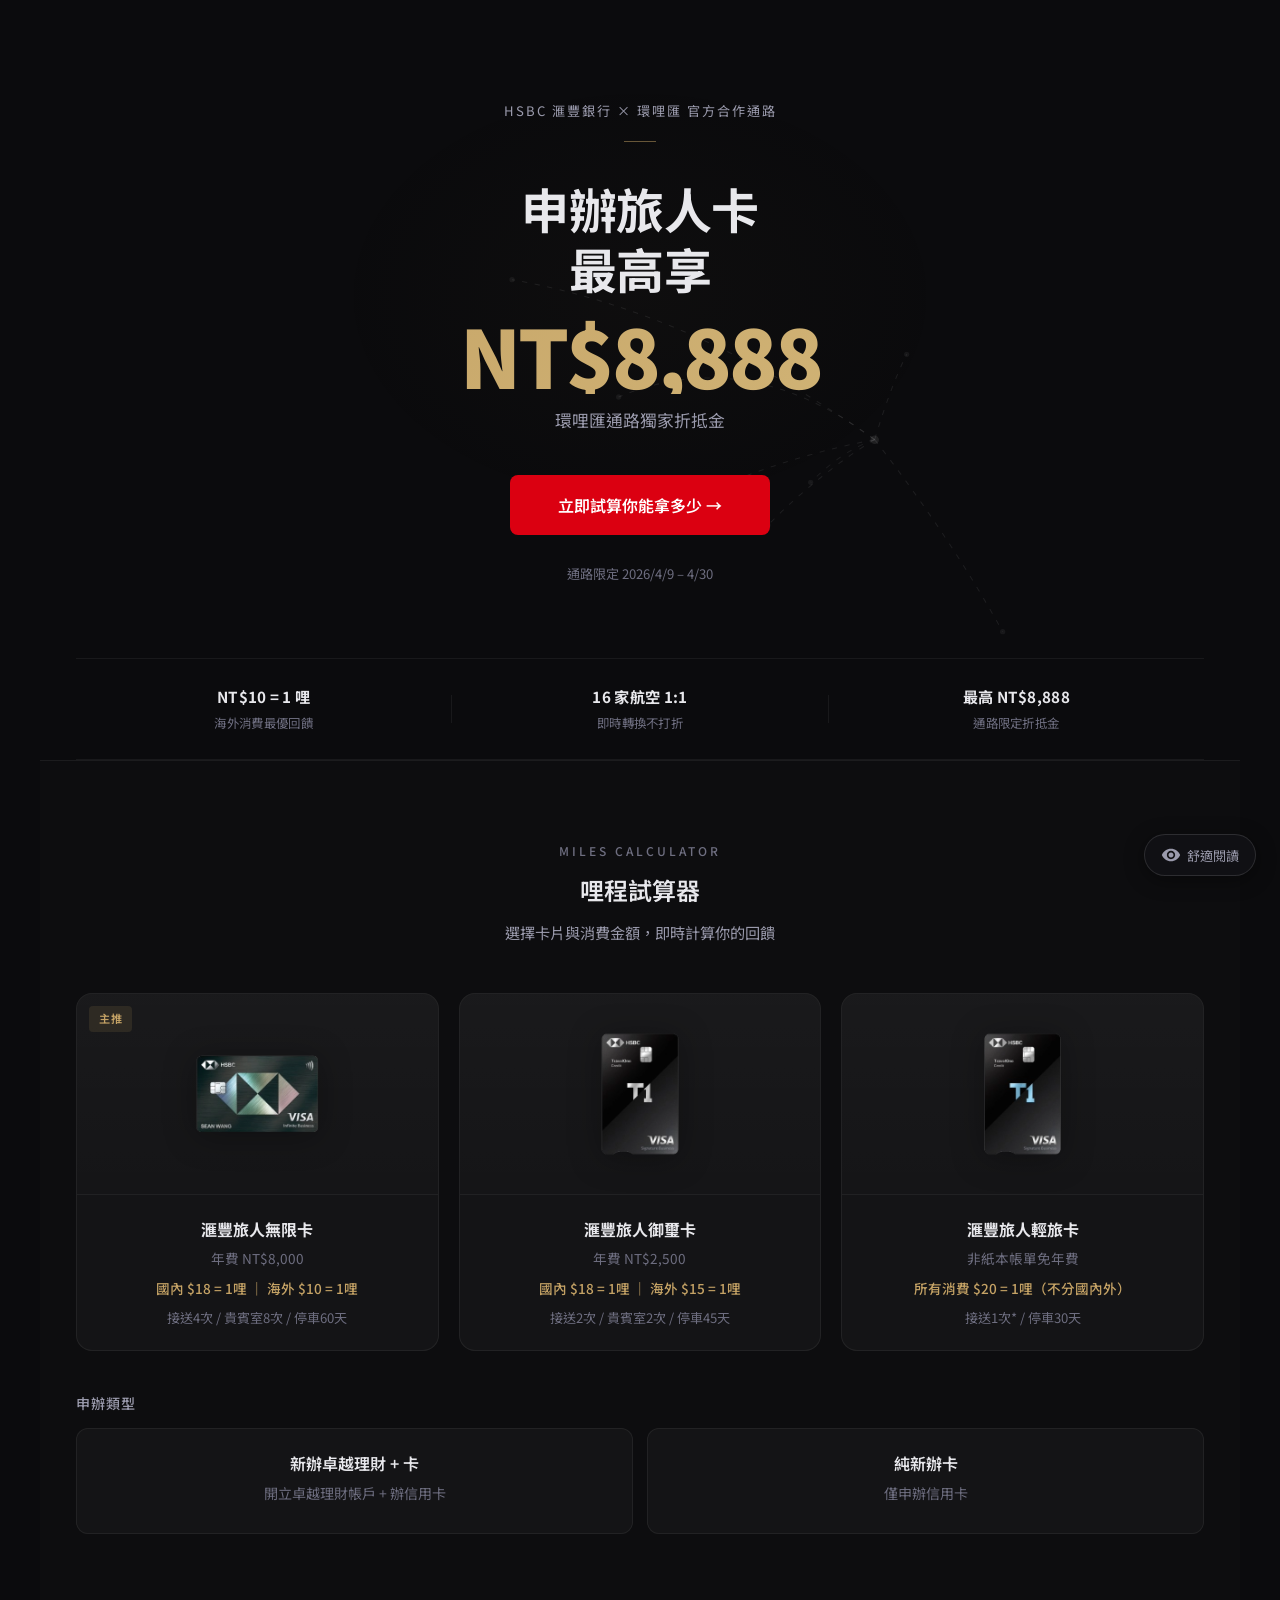
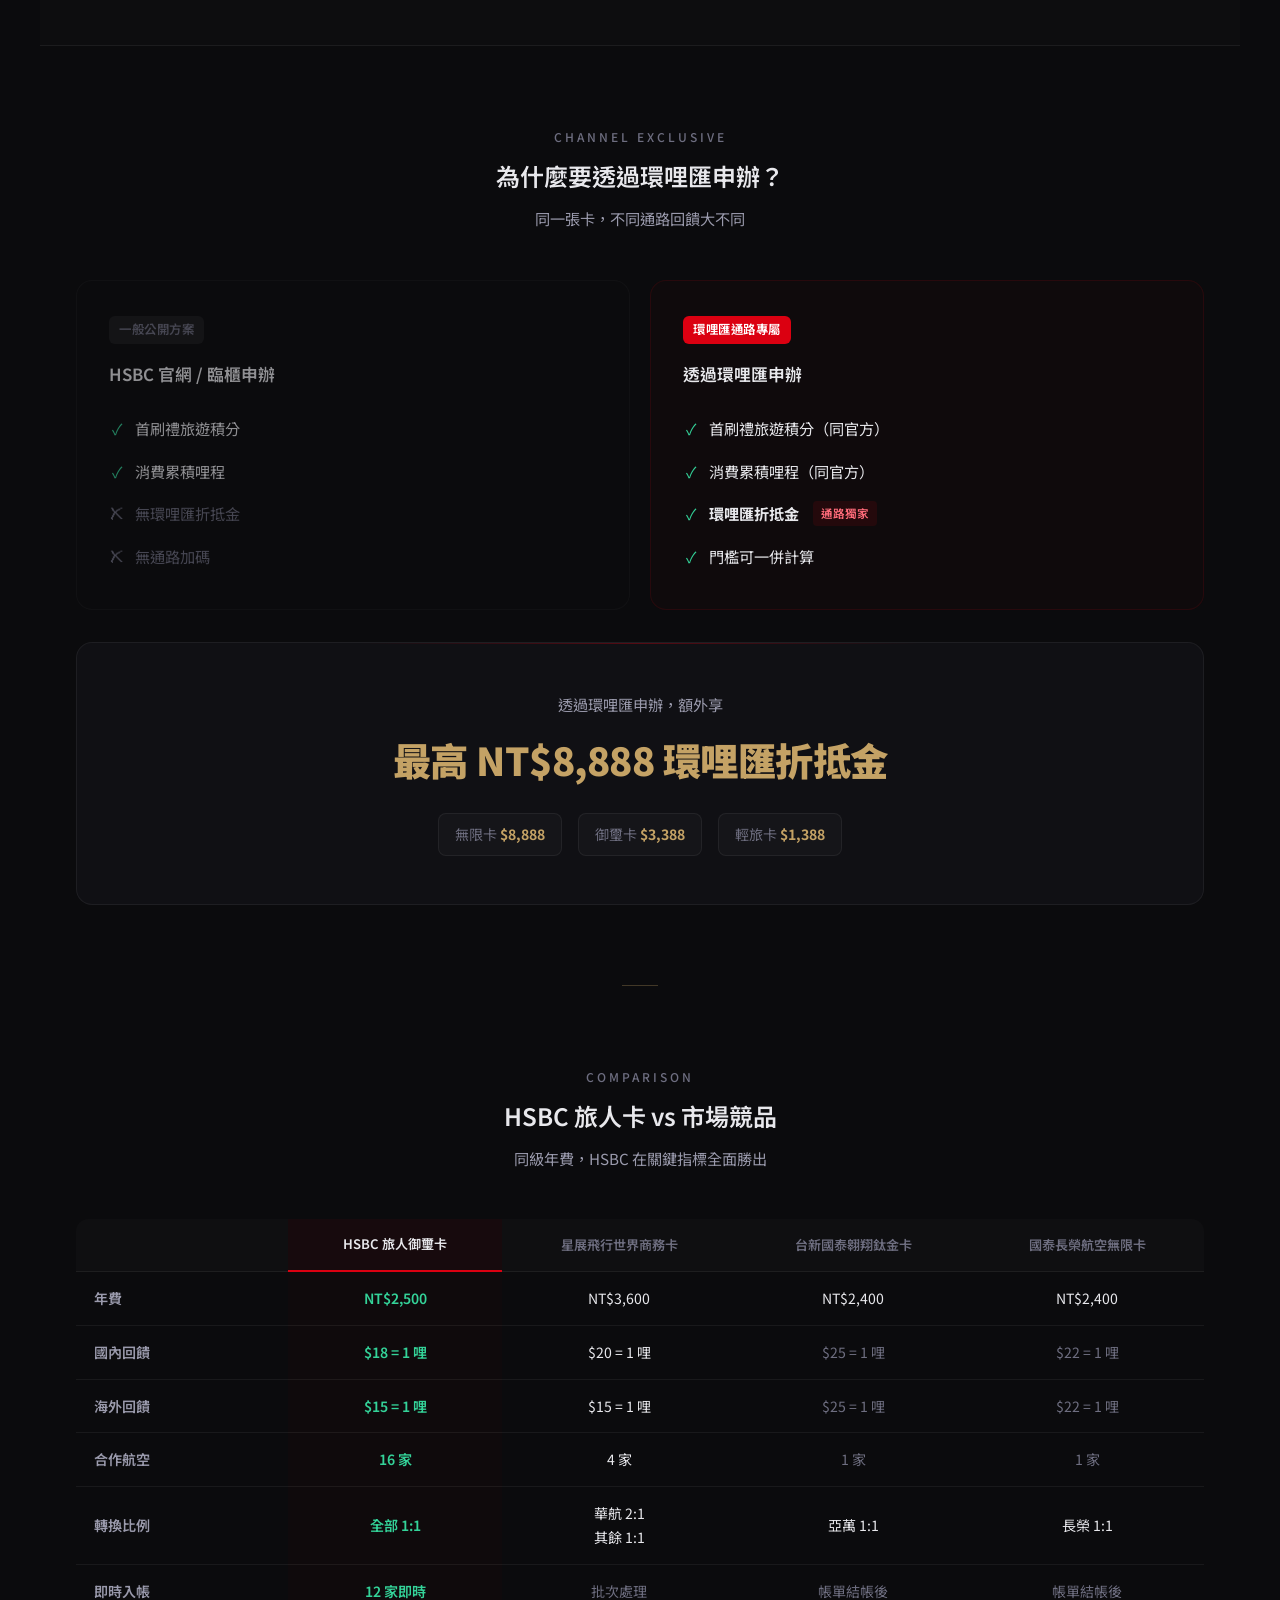
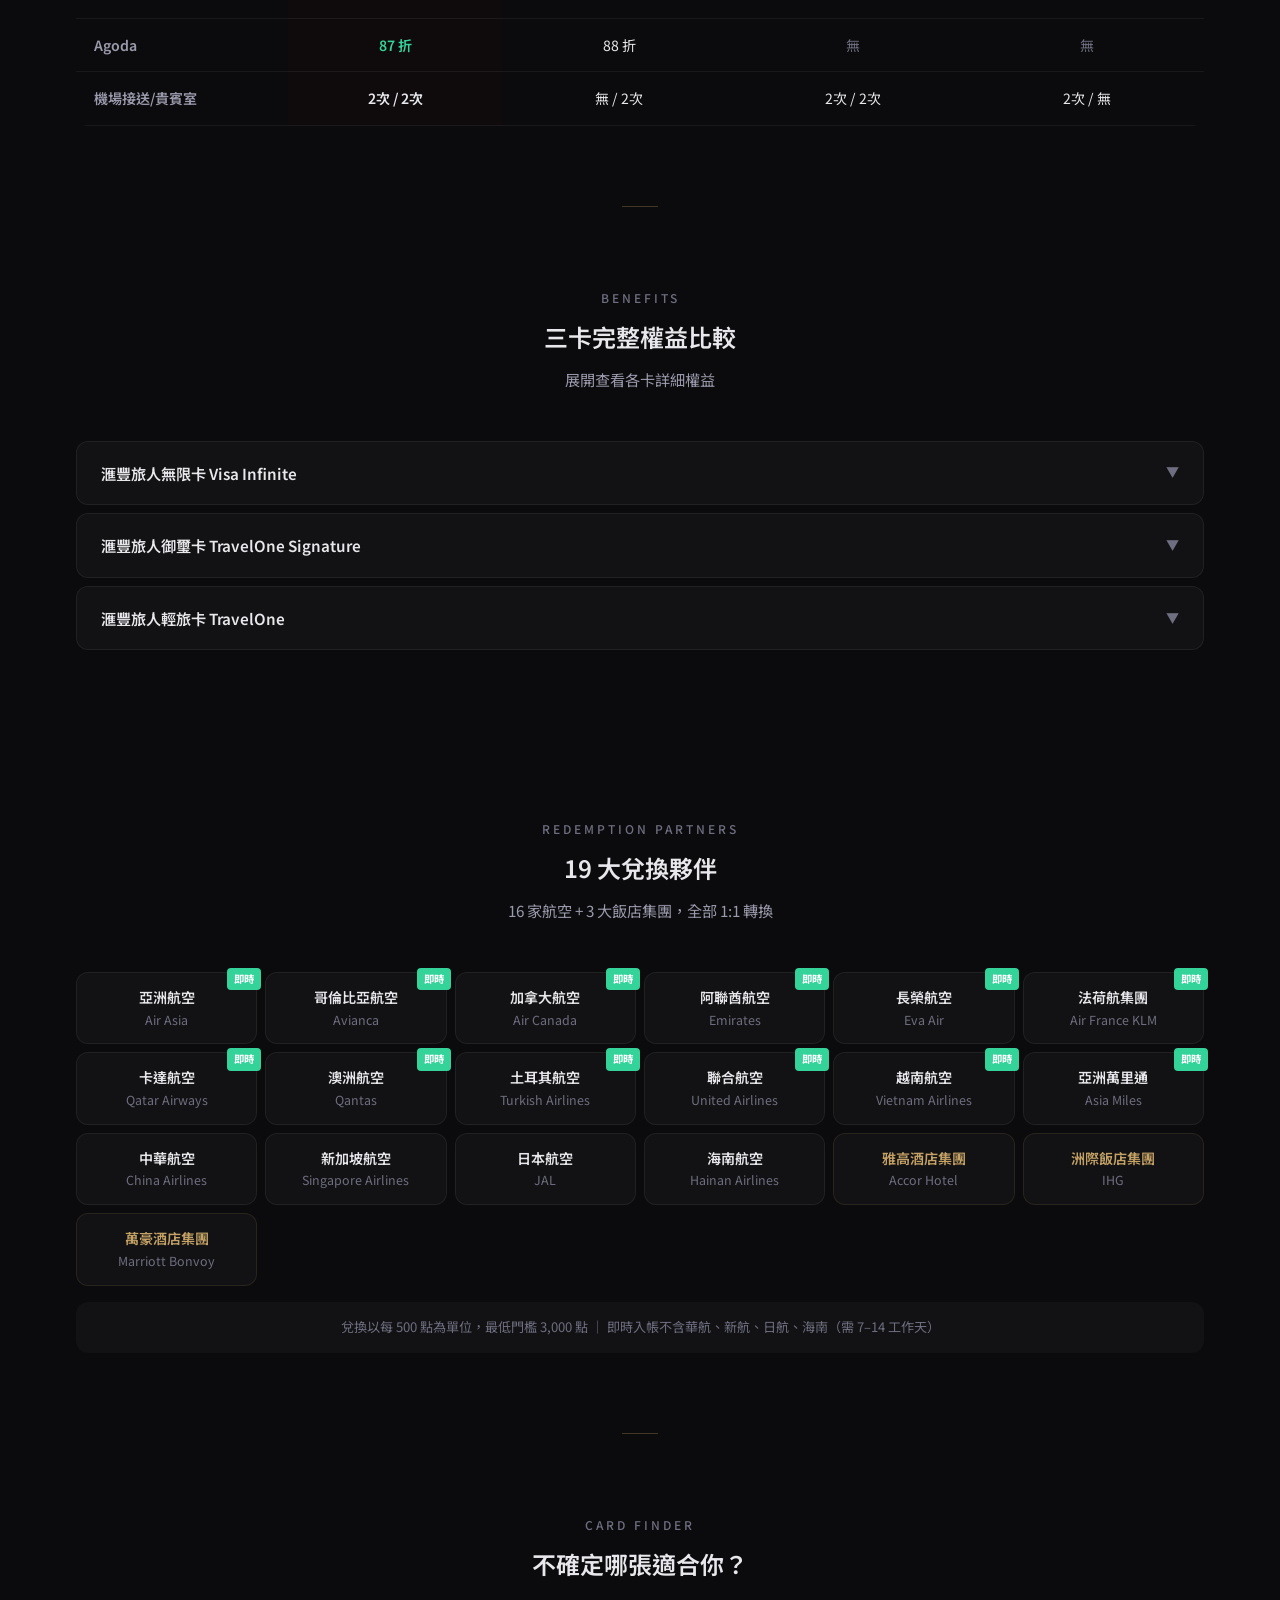
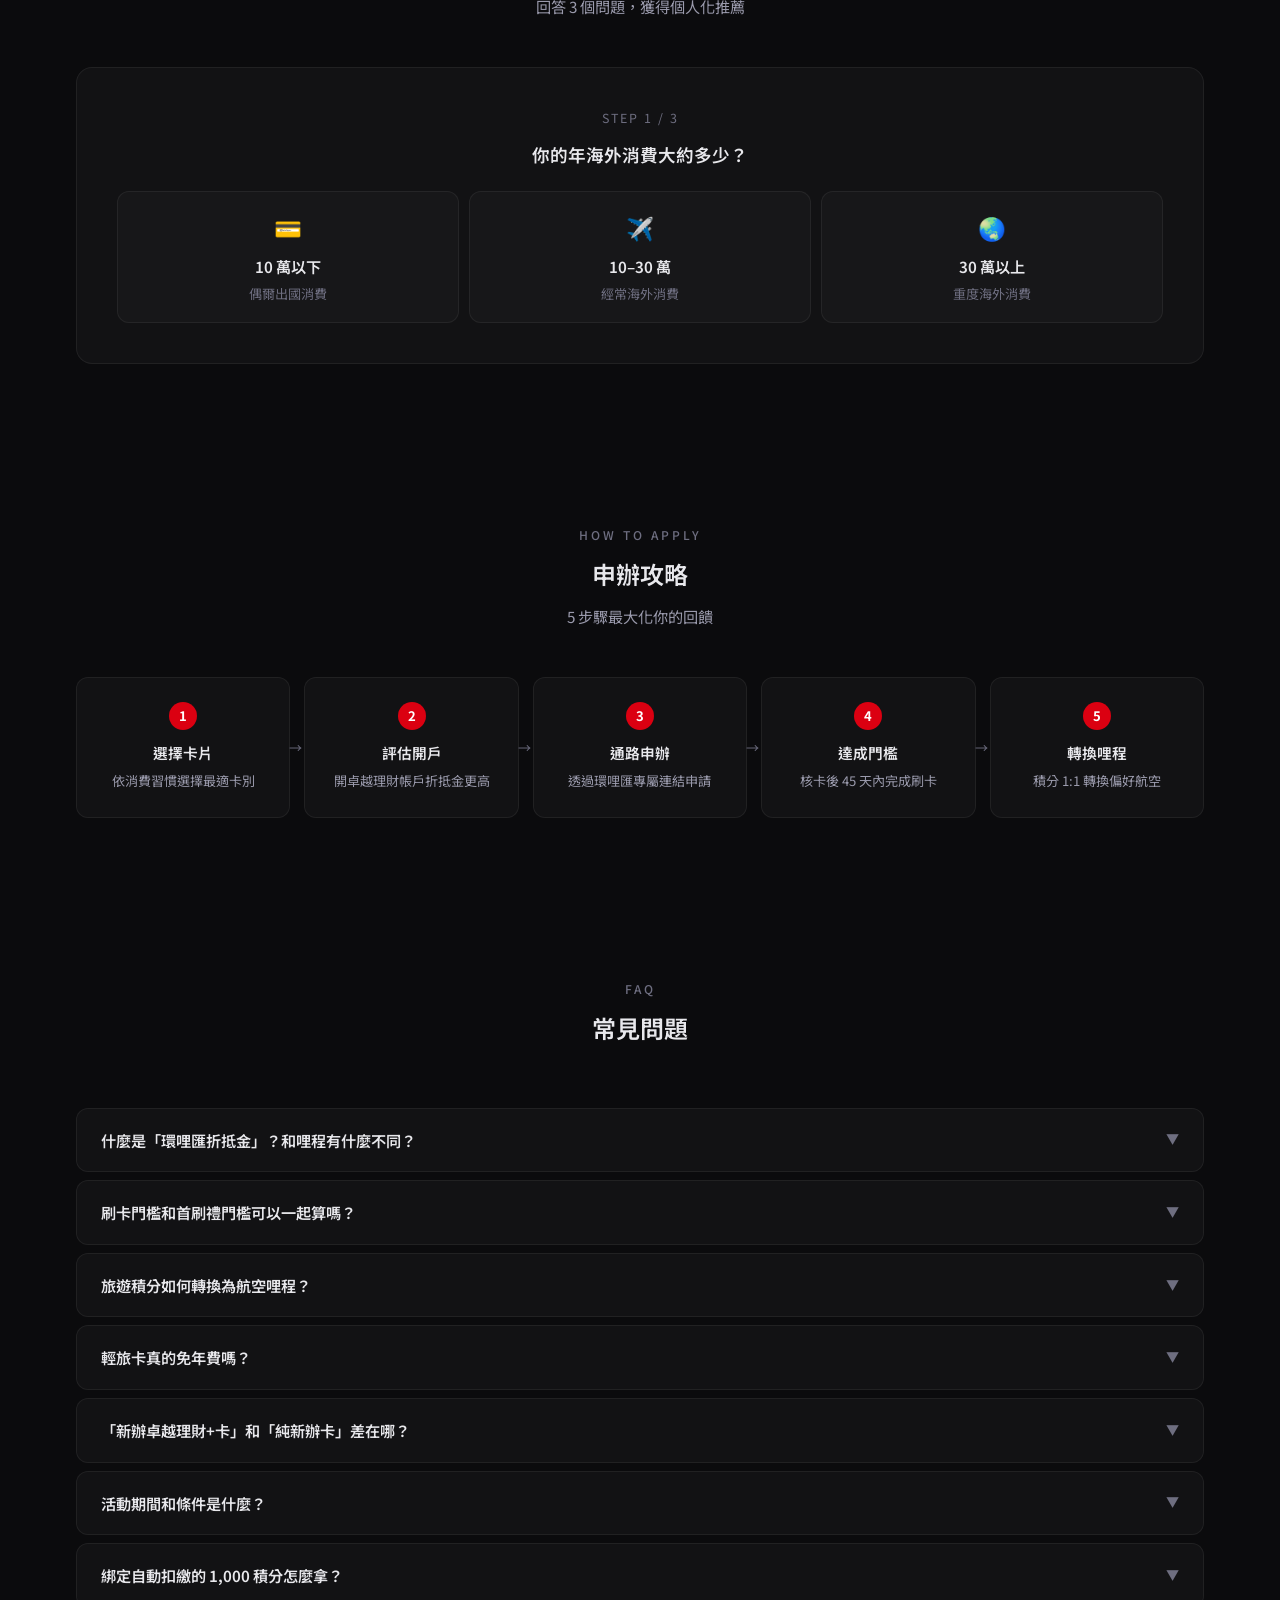
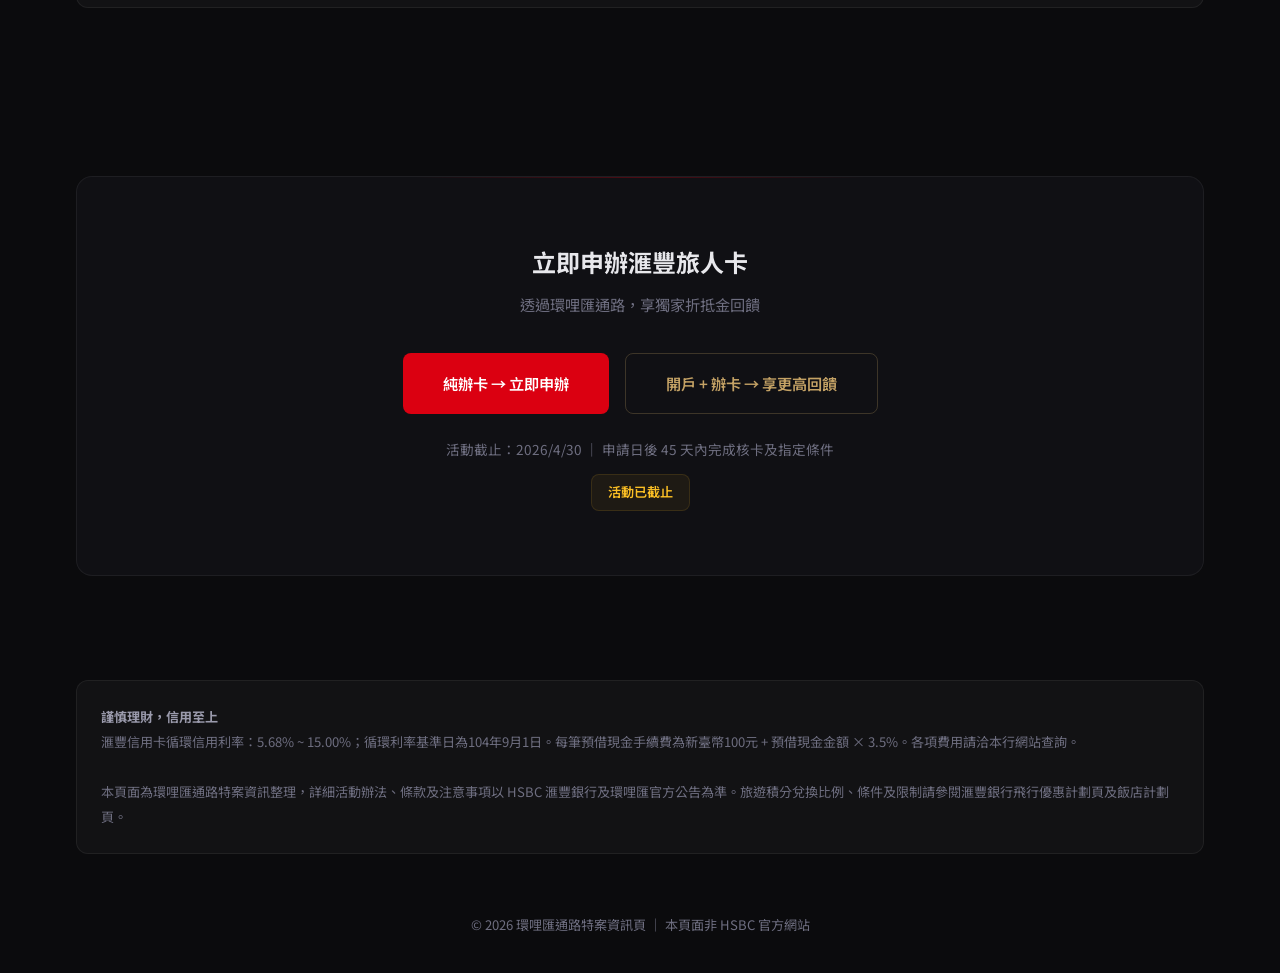
==== hsbc/index.html @ 0cf7e70f "Increase flight route background visibility 航線背景 opacity 從 4% 提升至 12%，線條加粗至 1px，城市點加大。現在可以明顯看到從台北出發的" ====
<!DOCTYPE html>
<html lang="zh-TW">
<head>
    <meta charset="UTF-8">
    <meta name="viewport" content="width=device-width, initial-scale=1.0, viewport-fit=cover">
    <meta name="theme-color" content="#0B0B0D">
    <meta name="description" content="透過環哩匯通路申辦滙豐旅人卡，享最高 NT$8,888 獨家折抵金。16 家航空 1:1 轉換、12 家即時入帳。線上試算你能獲得的哩程與回饋。">
    <meta property="og:title" content="滙豐旅人卡｜環哩匯通路獨家方案">
    <meta property="og:description" content="最高享 NT$8,888 環哩匯折抵金。16 家航空 1:1 轉換，通路限定 2026/4/9–4/30。">
    <meta property="og:type" content="website">
    <title>滙豐旅人卡｜環哩匯通路獨家方案｜哩程試算器</title>
    <link rel="icon" href="TDC.ico" type="image/x-icon">
    <link rel="preconnect" href="https://fonts.googleapis.com">
    <link rel="preconnect" href="https://fonts.gstatic.com" crossorigin>
    <link href="https://fonts.googleapis.com/css2?family=Noto+Sans+TC:wght@400;500;700;900&display=swap" rel="stylesheet">
    <link rel="stylesheet" href="styles.css">
    <noscript><style>.reveal{opacity:1;transform:none}</style></noscript>
</head>
<body>

<!-- Background: flight routes from Taipei -->
<div class="bg-routes" aria-hidden="true">
    <svg viewBox="0 0 1200 700" fill="none" xmlns="http://www.w3.org/2000/svg">
        <!-- City dots -->
        <circle cx="820" cy="340" r="4" fill="currentColor" opacity="0.7"/><!-- Taipei -->
        <circle cx="850" cy="260" r="2.5" fill="currentColor" opacity="0.45"/><!-- Tokyo -->
        <circle cx="720" cy="420" r="2.5" fill="currentColor" opacity="0.45"/><!-- Bangkok -->
        <circle cx="660" cy="390" r="2.5" fill="currentColor" opacity="0.45"/><!-- Singapore -->
        <circle cx="480" cy="190" r="2.5" fill="currentColor" opacity="0.45"/><!-- London -->
        <circle cx="940" cy="520" r="2.5" fill="currentColor" opacity="0.45"/><!-- Sydney -->
        <circle cx="580" cy="300" r="2.5" fill="currentColor" opacity="0.45"/><!-- Dubai -->
        <circle cx="760" cy="380" r="2.5" fill="currentColor" opacity="0.45"/><!-- Hong Kong -->
        <!-- Flight arcs from Taipei -->
        <path d="M820,340 Q835,290 850,260" stroke="currentColor" stroke-width="1" stroke-dasharray="5,7" opacity="0.6"/>
        <path d="M820,340 Q770,370 720,420" stroke="currentColor" stroke-width="1" stroke-dasharray="5,7" opacity="0.6"/>
        <path d="M820,340 Q740,355 660,390" stroke="currentColor" stroke-width="1" stroke-dasharray="5,7" opacity="0.6"/>
        <path d="M820,340 Q790,350 760,380" stroke="currentColor" stroke-width="1" stroke-dasharray="5,7" opacity="0.5"/>
        <path d="M820,340 Q700,250 580,300" stroke="currentColor" stroke-width="1" stroke-dasharray="5,7" opacity="0.6"/>
        <path d="M820,340 Q650,220 480,190" stroke="currentColor" stroke-width="1" stroke-dasharray="5,7" opacity="0.6"/>
        <path d="M820,340 Q890,430 940,520" stroke="currentColor" stroke-width="1" stroke-dasharray="5,7" opacity="0.6"/>
    </svg>
</div>

<div class="wrap">

    <!-- ======== 1. HERO ======== -->
    <header class="hero">
        <div class="hero-trust">HSBC 滙豐銀行 × 環哩匯 官方合作通路</div>
        <h1>申辦旅人卡<br>最高享</h1>
        <div class="hero-amount" aria-label="最高新台幣八千八百八十八元">NT$8,888</div>
        <p class="hero-desc">環哩匯通路獨家折抵金</p>
        <a href="#calculator" class="btn-cta">立即試算你能拿多少 →</a>
        <div class="hero-meta">通路限定 2026/4/9 – 4/30</div>
    </header>

    <!-- ======== PROOF STRIP ======== -->
    <div class="proof-strip" role="list" aria-label="核心優勢">
        <div class="proof-item" role="listitem">
            <span class="proof-val">NT$10 = 1 哩</span>
            <span class="proof-label">海外消費最優回饋</span>
        </div>
        <div class="proof-sep" aria-hidden="true"></div>
        <div class="proof-item" role="listitem">
            <span class="proof-val">16 家航空 1:1</span>
            <span class="proof-label">即時轉換不打折</span>
        </div>
        <div class="proof-sep" aria-hidden="true"></div>
        <div class="proof-item" role="listitem">
            <span class="proof-val">最高 NT$8,888</span>
            <span class="proof-label">通路限定折抵金</span>
        </div>
    </div>

    <!-- ======== 2. CALCULATOR ======== -->
    <section class="section stage-calc" id="calculator">
        <div class="section-label">Miles Calculator</div>
        <div class="section-title">哩程試算器</div>
        <div class="section-desc">選擇卡片與消費金額，即時計算你的回饋</div>

        <div class="cards-row" role="radiogroup" aria-label="選擇信用卡">
            <div class="crd" id="c-infinite" role="button" tabindex="0" aria-label="選擇滙豐旅人無限卡" onclick="pickCard('infinite')">
                <div class="crd-media">
                    <span class="badge-featured">主推</span>
                    <img src="無限卡.png" alt="滙豐旅人無限卡卡面" width="300" height="190">
                </div>
                <div class="crd-info">
                    <div class="crd-name">滙豐旅人無限卡</div>
                    <div class="crd-fee">年費 NT$8,000</div>
                    <div class="crd-rate">國內 $18 = 1哩 ｜ 海外 $10 = 1哩</div>
                    <div class="crd-perks">接送4次 / 貴賓室8次 / 停車60天</div>
                </div>
            </div>
            <div class="crd" id="c-signature" role="button" tabindex="0" aria-label="選擇滙豐旅人御璽卡" onclick="pickCard('signature')">
                <div class="crd-media">
                    <img src="御璽卡.png" alt="滙豐旅人御璽卡卡面" width="190" height="300">
                </div>
                <div class="crd-info">
                    <div class="crd-name">滙豐旅人御璽卡</div>
                    <div class="crd-fee">年費 NT$2,500</div>
                    <div class="crd-rate">國內 $18 = 1哩 ｜ 海外 $15 = 1哩</div>
                    <div class="crd-perks">接送2次 / 貴賓室2次 / 停車45天</div>
                </div>
            </div>
            <div class="crd" id="c-travelone" role="button" tabindex="0" aria-label="選擇滙豐旅人輕旅卡" onclick="pickCard('travelone')">
                <div class="crd-media">
                    <img src="輕旅卡.png" alt="滙豐旅人輕旅卡卡面" width="190" height="300">
                </div>
                <div class="crd-info">
                    <div class="crd-name">滙豐旅人輕旅卡</div>
                    <div class="crd-fee">非紙本帳單免年費</div>
                    <div class="crd-rate">所有消費 $20 = 1哩（不分國內外）</div>
                    <div class="crd-perks">接送1次* / 停車30天</div>
                </div>
            </div>
        </div>

        <div class="type-label" id="type-label">申辦類型</div>
        <div class="type-row" role="radiogroup" aria-labelledby="type-label">
            <div class="topt" id="t-premier" role="button" tabindex="0" onclick="pickType('premier')">
                <div class="t-lbl">新辦卓越理財 + 卡</div>
                <div class="t-sub">開立卓越理財帳戶 + 辦信用卡</div>
                <div class="t-val" id="tv-premier"></div>
            </div>
            <div class="topt" id="t-newcard" role="button" tabindex="0" onclick="pickType('newcard')">
                <div class="t-lbl">純新辦卡</div>
                <div class="t-sub">僅申辦信用卡</div>
                <div class="t-val" id="tv-newcard"></div>
            </div>
        </div>

        <div class="input-panel" id="inp-panel" style="display:none">
            <div class="panel-title">預估消費金額</div>
            <div class="inp-grid" id="inp-grid">
                <div class="inp-grp" id="g-dom">
                    <label for="i-dom">國內消費（年）</label>
                    <div class="inp-wrap"><span class="inp-pre">NT$</span><input type="text" id="i-dom" placeholder="100000" inputmode="numeric" pattern="[0-9]*" oninput="calc()"></div>
                </div>
                <div class="inp-grp" id="g-ovs">
                    <label for="i-ovs">海外消費（年）</label>
                    <div class="inp-wrap"><span class="inp-pre">NT$</span><input type="text" id="i-ovs" placeholder="200000" inputmode="numeric" pattern="[0-9]*" oninput="calc()"></div>
                </div>
                <div class="inp-grp" id="g-tot" style="display:none">
                    <label for="i-tot">總消費金額（年，不分國內外）</label>
                    <div class="inp-wrap"><span class="inp-pre">NT$</span><input type="text" id="i-tot" placeholder="150000" inputmode="numeric" pattern="[0-9]*" oninput="calc()"></div>
                </div>
            </div>
            <div class="chk-row">
                <input type="checkbox" id="chk-auto" onchange="calc()">
                <label for="chk-auto">綁定銀行帳戶自動扣繳卡費</label>
                <span class="chk-bonus">+1,000 積分</span>
            </div>
        </div>

        <div class="results" id="results" aria-live="polite">
            <div class="res-hero">
                <div class="lbl">預估可獲得總哩程</div>
                <div class="miles" id="r-miles">0</div>
                <div class="unit">旅遊積分（哩程）</div>
                <div class="cash-tag">通路獨家折抵金：<strong id="r-cash">NT$0</strong></div>
            </div>
            <div class="res-break">
                <div class="rb-title">哩程明細</div>
                <div id="r-bk"></div>
            </div>
            <div class="roi-row">
                <div class="roi-box"><div class="roi-l">實際年費成本</div><div class="roi-v" id="rv-fee">–</div></div>
                <div class="roi-box"><div class="roi-l">每哩成本</div><div class="roi-v gld" id="rv-cpm">–</div></div>
                <div class="roi-box"><div class="roi-l">年費回本海外消費</div><div class="roi-v grn" id="rv-be">–</div></div>
            </div>
            <div class="res-cta">
                <a href="#apply" class="btn-cta" aria-label="前往申辦滙豐旅人卡">立即申辦 →</a>
            </div>
        </div>
    </section>

    <!-- ======== 3. DESTINATIONS ======== -->
    <section class="section" id="dest-sec" style="display:none">
        <div class="section-label">Destinations</div>
        <div class="section-title">你的哩程能飛去哪？</div>
        <div class="section-desc">根據試算結果，看看哪些目的地已解鎖</div>
        <div class="dest-grid" id="dest-grid"></div>
        <p class="dest-note" style="text-align:center;font-size:0.78rem;color:var(--text-3);margin-top:14px;">* 所需哩程為參考值，實際兌換依各航空公司哩程計畫公告為準</p>
    </section>

    <!-- ======== 4. CHANNEL COMPARE ======== -->
    <section class="section reveal">
        <div class="section-label">Channel Exclusive</div>
        <div class="section-title">為什麼要透過環哩匯申辦？</div>
        <div class="section-desc">同一張卡，不同通路回饋大不同</div>
        <div class="compare-grid">
            <div class="cmp-card dim">
                <span class="cmp-badge">一般公開方案</span>
                <h3>HSBC 官網 / 臨櫃申辦</h3>
                <ul class="cmp-list">
                    <li><span class="ck y" aria-hidden="true">✓</span> 首刷禮旅遊積分</li>
                    <li><span class="ck y" aria-hidden="true">✓</span> 消費累積哩程</li>
                    <li><span class="ck n" aria-hidden="true">✗</span> <span style="color:var(--text-3)">無環哩匯折抵金</span></li>
                    <li><span class="ck n" aria-hidden="true">✗</span> <span style="color:var(--text-3)">無通路加碼</span></li>
                </ul>
            </div>
            <div class="cmp-card lit">
                <span class="cmp-badge">環哩匯通路專屬</span>
                <h3>透過環哩匯申辦</h3>
                <ul class="cmp-list">
                    <li><span class="ck y" aria-hidden="true">✓</span> 首刷禮旅遊積分（同官方）</li>
                    <li><span class="ck y" aria-hidden="true">✓</span> 消費累積哩程（同官方）</li>
                    <li><span class="ck y" aria-hidden="true">✓</span> <strong>環哩匯折抵金</strong> <span class="tag-ex">通路獨家</span></li>
                    <li><span class="ck y" aria-hidden="true">✓</span> 門檻可一併計算</li>
                </ul>
            </div>
        </div>
        <div class="value-prop">
            <div class="pre">透過環哩匯申辦，額外享</div>
            <div class="big">最高 NT$8,888 環哩匯折抵金</div>
            <div class="value-chips">
                <span>無限卡 <strong>$8,888</strong></span>
                <span>御璽卡 <strong>$3,388</strong></span>
                <span>輕旅卡 <strong>$1,388</strong></span>
            </div>
        </div>
    </section>

    <div class="divider-accent" aria-hidden="true"></div>

    <!-- ======== 5. COMPETITOR COMPARE ======== -->
    <section class="section reveal">
        <div class="section-label">Comparison</div>
        <div class="section-title">HSBC 旅人卡 vs 市場競品</div>
        <div class="section-desc">同級年費，HSBC 在關鍵指標全面勝出</div>
        <div class="comp-scroll-hint"><div class="comp-wrapper" tabindex="0" role="region" aria-label="競品比較表，可左右滑動">
            <table class="comp-table">
                <thead><tr>
                    <th></th>
                    <th class="hl">HSBC 旅人御璽卡</th>
                    <th>星展飛行世界商務卡</th>
                    <th>台新國泰翱翔鈦金卡</th>
                    <th>國泰長榮航空無限卡</th>
                </tr></thead>
                <tbody>
                    <tr><td class="mlbl">年費</td><td class="hl win">NT$2,500</td><td>NT$3,600</td><td>NT$2,400</td><td>NT$2,400</td></tr>
                    <tr><td class="mlbl">國內回饋</td><td class="hl win">$18 = 1 哩</td><td>$20 = 1 哩</td><td class="lose">$25 = 1 哩</td><td class="lose">$22 = 1 哩</td></tr>
                    <tr><td class="mlbl">海外回饋</td><td class="hl win">$15 = 1 哩</td><td>$15 = 1 哩</td><td class="lose">$25 = 1 哩</td><td class="lose">$22 = 1 哩</td></tr>
                    <tr><td class="mlbl">合作航空</td><td class="hl win">16 家</td><td>4 家</td><td class="lose">1 家</td><td class="lose">1 家</td></tr>
                    <tr><td class="mlbl">轉換比例</td><td class="hl win">全部 1:1</td><td>華航 2:1<br>其餘 1:1</td><td>亞萬 1:1</td><td>長榮 1:1</td></tr>
                    <tr><td class="mlbl">即時入帳</td><td class="hl win">12 家即時</td><td class="lose">批次處理</td><td class="lose">帳單結帳後</td><td class="lose">帳單結帳後</td></tr>
                    <tr><td class="mlbl">Agoda</td><td class="hl win">87 折</td><td>88 折</td><td class="lose">無</td><td class="lose">無</td></tr>
                    <tr><td class="mlbl">機場接送/貴賓室</td><td class="hl">2次 / 2次</td><td>無 / 2次</td><td>2次 / 2次</td><td>2次 / 無</td></tr>
                </tbody>
            </table>
        </div></div>
    </section>

    <div class="divider-accent" aria-hidden="true"></div>

    <!-- ======== 6. CARD DETAILS ======== -->
    <section class="section reveal">
        <div class="section-label">Benefits</div>
        <div class="section-title">三卡完整權益比較</div>
        <div class="section-desc">展開查看各卡詳細權益</div>
        <div class="acc" id="a-inf">
            <div class="acc-hd" role="button" tabindex="0" aria-expanded="false" onclick="togAcc('a-inf')"><h3>滙豐旅人無限卡 Visa Infinite</h3><span class="arr" aria-hidden="true">▼</span></div>
            <div class="acc-bd"><div class="acc-inner"><div class="dtl-grid">
                <div class="dtl"><div class="dl">年費</div><div class="dv">NT$8,000</div></div>
                <div class="dtl"><div class="dl">國內消費</div><div class="dv">NT$18 = 1 哩</div></div>
                <div class="dtl"><div class="dl">海外消費</div><div class="dv">NT$10 = 1 哩</div></div>
                <div class="dtl"><div class="dl">首刷禮</div><div class="dv">8,000 旅遊積分</div></div>
                <div class="dtl"><div class="dl">續卡禮</div><div class="dv">8,000 旅遊積分</div></div>
                <div class="dtl"><div class="dl">機場接送</div><div class="dv">4 次 / 年</div></div>
                <div class="dtl"><div class="dl">機場貴賓室</div><div class="dv">8 次 / 年</div></div>
                <div class="dtl"><div class="dl">機場停車</div><div class="dv">60 天 / 年</div></div>
                <div class="dtl"><div class="dl">Agoda 全球訂房</div><div class="dv">最高 87 折</div></div>
                <div class="dtl"><div class="dl">飯店美食優惠</div><div class="dv">最優 75 折</div></div>
                <div class="dtl"><div class="dl">旅遊保險</div><div class="dv">NT$2,000萬意外 / NT$10萬醫療 / NT$6萬不便險</div></div>
                <div class="dtl"><div class="dl">即時入哩</div><div class="dv">12 家航空</div></div>
            </div></div></div>
        </div>
        <div class="acc" id="a-sig">
            <div class="acc-hd" role="button" tabindex="0" aria-expanded="false" onclick="togAcc('a-sig')"><h3>滙豐旅人御璽卡 TravelOne Signature</h3><span class="arr" aria-hidden="true">▼</span></div>
            <div class="acc-bd"><div class="acc-inner"><div class="dtl-grid">
                <div class="dtl"><div class="dl">年費</div><div class="dv">NT$2,500</div></div>
                <div class="dtl"><div class="dl">國內消費</div><div class="dv">NT$18 = 1 哩</div></div>
                <div class="dtl"><div class="dl">海外消費</div><div class="dv">NT$15 = 1 哩</div></div>
                <div class="dtl"><div class="dl">首刷禮</div><div class="dv">3,000 旅遊積分</div></div>
                <div class="dtl"><div class="dl">續卡禮</div><div class="dv">3,000 旅遊積分</div></div>
                <div class="dtl"><div class="dl">機場接送</div><div class="dv">2 次 / 年</div></div>
                <div class="dtl"><div class="dl">機場貴賓室</div><div class="dv">2 次 / 年</div></div>
                <div class="dtl"><div class="dl">機場停車</div><div class="dv">45 天 / 年</div></div>
                <div class="dtl"><div class="dl">Agoda 全球訂房</div><div class="dv">最高 87 折</div></div>
                <div class="dtl"><div class="dl">旅遊保險</div><div class="dv">NT$2,000萬意外 / NT$10萬醫療 / NT$6萬不便險</div></div>
                <div class="dtl"><div class="dl">即時入哩</div><div class="dv">12 家航空</div></div>
            </div></div></div>
        </div>
        <div class="acc" id="a-tvo">
            <div class="acc-hd" role="button" tabindex="0" aria-expanded="false" onclick="togAcc('a-tvo')"><h3>滙豐旅人輕旅卡 TravelOne</h3><span class="arr" aria-hidden="true">▼</span></div>
            <div class="acc-bd"><div class="acc-inner"><div class="dtl-grid">
                <div class="dtl"><div class="dl">年費</div><div class="dv">非紙本帳單免年費</div></div>
                <div class="dtl"><div class="dl">消費回饋</div><div class="dv">NT$20 = 1 哩（不分國內外）</div></div>
                <div class="dtl"><div class="dl">首刷禮</div><div class="dv">1,000 旅遊積分</div></div>
                <div class="dtl"><div class="dl">續卡禮</div><div class="dv">無</div></div>
                <div class="dtl"><div class="dl">機場接送</div><div class="dv">1 次 / 年</div></div>
                <div class="dtl"><div class="dl">機場貴賓室</div><div class="dv">無</div></div>
                <div class="dtl"><div class="dl">機場停車</div><div class="dv">30 天 / 年</div></div>
                <div class="dtl"><div class="dl">Agoda 全球訂房</div><div class="dv">最高 87 折</div></div>
                <div class="dtl"><div class="dl">旅遊保險</div><div class="dv">NT$2,000萬意外 / NT$10萬醫療 / NT$6萬不便險</div></div>
                <div class="dtl"><div class="dl">即時入哩</div><div class="dv">12 家航空</div></div>
            </div></div></div>
        </div>
    </section>

    <!-- ======== 7. PARTNERS ======== -->
    <section class="section reveal">
        <div class="section-label">Redemption Partners</div>
        <div class="section-title">19 大兌換夥伴</div>
        <div class="section-desc">16 家航空 + 3 大飯店集團，全部 1:1 轉換</div>
        <div class="ptr-grid">
            <div class="ptr"><span class="inst">即時</span><span class="pn">亞洲航空</span><span class="pe">Air Asia</span></div>
            <div class="ptr"><span class="inst">即時</span><span class="pn">哥倫比亞航空</span><span class="pe">Avianca</span></div>
            <div class="ptr"><span class="inst">即時</span><span class="pn">加拿大航空</span><span class="pe">Air Canada</span></div>
            <div class="ptr"><span class="inst">即時</span><span class="pn">阿聯酋航空</span><span class="pe">Emirates</span></div>
            <div class="ptr"><span class="inst">即時</span><span class="pn">長榮航空</span><span class="pe">Eva Air</span></div>
            <div class="ptr"><span class="inst">即時</span><span class="pn">法荷航集團</span><span class="pe">Air France KLM</span></div>
            <div class="ptr"><span class="inst">即時</span><span class="pn">卡達航空</span><span class="pe">Qatar Airways</span></div>
            <div class="ptr"><span class="inst">即時</span><span class="pn">澳洲航空</span><span class="pe">Qantas</span></div>
            <div class="ptr"><span class="inst">即時</span><span class="pn">土耳其航空</span><span class="pe">Turkish Airlines</span></div>
            <div class="ptr"><span class="inst">即時</span><span class="pn">聯合航空</span><span class="pe">United Airlines</span></div>
            <div class="ptr"><span class="inst">即時</span><span class="pn">越南航空</span><span class="pe">Vietnam Airlines</span></div>
            <div class="ptr"><span class="inst">即時</span><span class="pn">亞洲萬里通</span><span class="pe">Asia Miles</span></div>
            <div class="ptr"><span class="pn">中華航空</span><span class="pe">China Airlines</span></div>
            <div class="ptr"><span class="pn">新加坡航空</span><span class="pe">Singapore Airlines</span></div>
            <div class="ptr"><span class="pn">日本航空</span><span class="pe">JAL</span></div>
            <div class="ptr"><span class="pn">海南航空</span><span class="pe">Hainan Airlines</span></div>
            <div class="ptr htl"><span class="pn">雅高酒店集團</span><span class="pe">Accor Hotel</span></div>
            <div class="ptr htl"><span class="pn">洲際飯店集團</span><span class="pe">IHG</span></div>
            <div class="ptr htl"><span class="pn">萬豪酒店集團</span><span class="pe">Marriott Bonvoy</span></div>
        </div>
        <div class="ptr-note">兌換以每 500 點為單位，最低門檻 3,000 點 ｜ 即時入帳不含華航、新航、日航、海南（需 7–14 工作天）</div>
    </section>

    <div class="divider-accent" aria-hidden="true"></div>

    <!-- ======== 8. QUIZ ======== -->
    <section class="section reveal" id="recommender">
        <div class="section-label">Card Finder</div>
        <div class="section-title">不確定哪張適合你？</div>
        <div class="section-desc">回答 3 個問題，獲得個人化推薦</div>

        <div class="recommender">
            <div class="quiz-step active" id="qs1">
                <div class="quiz-indicator">Step 1 / 3</div>
                <div class="quiz-q">你的年海外消費大約多少？</div>
                <div class="quiz-opts">
                    <div class="quiz-opt" role="button" tabindex="0" onclick="answerQuiz(1,'low')"><span class="ico">💳</span><span class="lbl">10 萬以下</span><span class="sub">偶爾出國消費</span></div>
                    <div class="quiz-opt" role="button" tabindex="0" onclick="answerQuiz(1,'mid')"><span class="ico">✈️</span><span class="lbl">10–30 萬</span><span class="sub">經常海外消費</span></div>
                    <div class="quiz-opt" role="button" tabindex="0" onclick="answerQuiz(1,'high')"><span class="ico">🌏</span><span class="lbl">30 萬以上</span><span class="sub">重度海外消費</span></div>
                </div>
            </div>
            <div class="quiz-step" id="qs2">
                <div class="quiz-indicator">Step 2 / 3</div>
                <div class="quiz-q">你最常飛的目的地？</div>
                <div class="quiz-opts">
                    <div class="quiz-opt" role="button" tabindex="0" onclick="answerQuiz(2,'ne')"><span class="ico">🇯🇵</span><span class="lbl">日本 / 韓國</span></div>
                    <div class="quiz-opt" role="button" tabindex="0" onclick="answerQuiz(2,'se')"><span class="ico">🇹🇭</span><span class="lbl">東南亞</span></div>
                    <div class="quiz-opt" role="button" tabindex="0" onclick="answerQuiz(2,'lng')"><span class="ico">🇬🇧</span><span class="lbl">歐美長途</span></div>
                    <div class="quiz-opt" role="button" tabindex="0" onclick="answerQuiz(2,'all')"><span class="ico">🌍</span><span class="lbl">各地都飛</span></div>
                </div>
            </div>
            <div class="quiz-step" id="qs3">
                <div class="quiz-indicator">Step 3 / 3</div>
                <div class="quiz-q">你是否為匯豐卓越理財客戶？</div>
                <div class="quiz-opts">
                    <div class="quiz-opt" role="button" tabindex="0" onclick="answerQuiz(3,'yes')"><span class="ico">🏦</span><span class="lbl">是</span><span class="sub">已有卓越理財帳戶</span></div>
                    <div class="quiz-opt" role="button" tabindex="0" onclick="answerQuiz(3,'willing')"><span class="ico">📋</span><span class="lbl">否，但願意開戶</span><span class="sub">享更高回饋</span></div>
                    <div class="quiz-opt" role="button" tabindex="0" onclick="answerQuiz(3,'no')"><span class="ico">💳</span><span class="lbl">否，僅辦卡</span><span class="sub">純新辦信用卡</span></div>
                </div>
            </div>

            <div class="rec-result" id="rec-result">
                <div class="rec-tag">最適合你的卡片</div>
                <div class="rec-name" id="rec-name"></div>
                <ul class="rec-list" id="rec-list"></ul>
                <button class="btn-primary" onclick="applyRec()">查看你能賺多少哩程 ↓</button><br>
                <button class="btn-ghost" onclick="resetQuiz()" style="margin-top:10px">重新選擇</button>
            </div>
        </div>
    </section>

    <!-- ======== 9. STRATEGY ======== -->
    <section class="section reveal">
        <div class="section-label">How To Apply</div>
        <div class="section-title">申辦攻略</div>
        <div class="section-desc">5 步驟最大化你的回饋</div>
        <div class="strat-row">
            <div class="stp"><div class="sn">1</div><div class="st">選擇卡片</div><div class="sd">依消費習慣選擇最適卡別</div></div>
            <div class="stp"><div class="sn">2</div><div class="st">評估開戶</div><div class="sd">開卓越理財帳戶折抵金更高</div></div>
            <div class="stp"><div class="sn">3</div><div class="st">通路申辦</div><div class="sd">透過環哩匯專屬連結申請</div></div>
            <div class="stp"><div class="sn">4</div><div class="st">達成門檻</div><div class="sd">核卡後 45 天內完成刷卡</div></div>
            <div class="stp"><div class="sn">5</div><div class="st">轉換哩程</div><div class="sd">積分 1:1 轉換偏好航空</div></div>
        </div>
    </section>

    <!-- ======== 10. FAQ ======== -->
    <section class="section reveal">
        <div class="section-label">FAQ</div>
        <div class="section-title">常見問題</div>
        <div class="section-desc" style="margin-bottom:24px">&nbsp;</div>
        <div class="fq"><div class="fq-q" role="button" tabindex="0" aria-expanded="false" onclick="togFaq(this)">什麼是「環哩匯折抵金」？和哩程有什麼不同？<span class="arr" aria-hidden="true">▼</span></div><div class="fq-a"><div class="fq-a-in">環哩匯折抵金是透過環哩匯通路申辦的<strong>獨家現金回饋</strong>，會直接折抵信用卡帳單，和旅遊積分（哩程）分開計算。一般公開方案只有旅遊積分，沒有這筆折抵金。</div></div></div>
        <div class="fq"><div class="fq-q" role="button" tabindex="0" aria-expanded="false" onclick="togFaq(this)">刷卡門檻和首刷禮門檻可以一起算嗎？<span class="arr" aria-hidden="true">▼</span></div><div class="fq-a"><div class="fq-a-in">可以。消費好禮的刷卡門檻與通路特案的首刷禮門檻可一併計算，同一筆消費可同時滿足兩個門檻條件。</div></div></div>
        <div class="fq"><div class="fq-q" role="button" tabindex="0" aria-expanded="false" onclick="togFaq(this)">旅遊積分如何轉換為航空哩程？<span class="arr" aria-hidden="true">▼</span></div><div class="fq-a"><div class="fq-a-in">透過 HSBC 信用卡網路服務或行動 App 兌換。旅人卡以每 500 點為單位，最低門檻 3,000 點。12 家航空支援即時入帳，其餘 4 家（華航、新航、日航、海南）需 7–14 個工作天。全部 16 家航空皆 1:1 轉換。</div></div></div>
        <div class="fq"><div class="fq-q" role="button" tabindex="0" aria-expanded="false" onclick="togFaq(this)">輕旅卡真的免年費嗎？<span class="arr" aria-hidden="true">▼</span></div><div class="fq-a"><div class="fq-a-in">選擇非紙本帳單即可免年費。若使用紙本帳單，年費 NT$2,000，但前一年消費達 NT$80,000 或 12 筆以上交易亦可免年費。</div></div></div>
        <div class="fq"><div class="fq-q" role="button" tabindex="0" aria-expanded="false" onclick="togFaq(this)">「新辦卓越理財+卡」和「純新辦卡」差在哪？<span class="arr" aria-hidden="true">▼</span></div><div class="fq-a"><div class="fq-a-in">「新辦卓越理財+卡」同時開立匯豐卓越理財帳戶並辦卡，環哩匯折抵金較高（如無限卡 NT$8,888 vs 純辦卡 NT$4,000）。符合資格建議選此方案以獲最高回饋。</div></div></div>
        <div class="fq"><div class="fq-q" role="button" tabindex="0" aria-expanded="false" onclick="togFaq(this)">活動期間和條件是什麼？<span class="arr" aria-hidden="true">▼</span></div><div class="fq-a"><div class="fq-a-in">活動期間 2026/4/9 ~ 4/30，須透過環哩匯通路線上申請，申請日後 45 天內完成核卡及指定條件。詳細條款以活動頁面公告為準。</div></div></div>
        <div class="fq"><div class="fq-q" role="button" tabindex="0" aria-expanded="false" onclick="togFaq(this)">綁定自動扣繳的 1,000 積分怎麼拿？<span class="arr" aria-hidden="true">▼</span></div><div class="fq-a"><div class="fq-a-in">任何卡別綁定銀行帳戶自動扣繳信用卡費，即可額外獲得 1,000 旅遊積分，三張旅人卡皆適用。</div></div></div>
    </section>

    <!-- ======== 11. CTA ======== -->
    <section class="section reveal" id="apply">
        <div class="cta-sec">
            <div class="ct-t">立即申辦滙豐旅人卡</div>
            <div class="ct-s">透過環哩匯通路，享獨家折抵金回饋</div>
            <div class="cta-btns">
                <a href="https://www.ftctw.org/events/chun-ka-xin-jiu-hu-tong-xiang-quan-qiu-zui-qiang-hui-kui-te-an-fu-huo-hsbc-lu-ren-ka-zui-you1-25yuan-shuang-zhuan-li-e-w" target="_blank" rel="noopener" class="cta-a p">純辦卡 → 立即申辦</a>
                <a href="https://www.ftctw.org/events/hu-ka-xin-jiu-hu-tong-xiang-quan-qiu-zui-qiang-hui-kui-te-an-fu-huo-hsbc-lu-ren-ka-zui-you1-25yuan-shuang-zhuan-li-e-wai" target="_blank" rel="noopener" class="cta-a s">開戶 + 辦卡 → 享更高回饋</a>
            </div>
            <div class="cta-dl">活動截止：2026/4/30 ｜ 申請日後 45 天內完成核卡及指定條件</div>
            <div class="cta-countdown" id="countdown"></div>
        </div>
    </section>

    <!-- ======== DISCLAIMER ======== -->
    <div class="disc">
        <strong>謹慎理財，信用至上</strong><br>
        滙豐信用卡循環信用利率：5.68% ~ 15.00%；循環利率基準日為104年9月1日。每筆預借現金手續費為新臺幣100元 + 預借現金金額 × 3.5%。各項費用請洽本行網站查詢。<br><br>
        本頁面為環哩匯通路特案資訊整理，詳細活動辦法、條款及注意事項以 HSBC 滙豐銀行及環哩匯官方公告為準。旅遊積分兌換比例、條件及限制請參閱滙豐銀行飛行優惠計劃頁及飯店計劃頁。
    </div>

    <footer><p>© 2026 環哩匯通路特案資訊頁 ｜ 本頁面非 HSBC 官方網站</p></footer>
</div>

<!-- Comfort Reading Toggle -->
<button class="comfort-toggle" id="comfortToggle" onclick="toggleComfort()" aria-label="切換舒適閱讀模式" aria-pressed="false" title="舒適閱讀模式">
    <svg viewBox="0 0 24 24" width="20" height="20" fill="currentColor" aria-hidden="true"><path d="M12 4.5C7 4.5 2.73 7.61 1 12c1.73 4.39 6 7.5 11 7.5s9.27-3.11 11-7.5c-1.73-4.39-6-7.5-11-7.5zm0 12.5c-2.76 0-5-2.24-5-5s2.24-5 5-5 5 2.24 5 5-2.24 5-5 5zm0-8c-1.66 0-3 1.34-3 3s1.34 3 3 3 3-1.34 3-3-1.34-3-3-3z"/></svg>
    <span>舒適閱讀</span>
</button>

<script src="script.js"></script>
</body>
</html>
---- hsbc/styles.css ----
/* ============================================
   滙豐旅人卡 | 環哩匯通路獨家方案
   Premium Financial Campaign — Accessible
   ============================================ */

/* ---- Variables ---- */
:root {
    --red: #DB0011;
    --red-hover: #E8192B;
    --gold: #C4A265;
    --gold-light: #D4B87A;
    --bg: #0B0B0D;
    --bg-elevated: #101014;
    --surface: rgba(255,255,255,0.03);
    --surface-hover: rgba(255,255,255,0.055);
    --text: #E8E8EC;
    --text-2: #9A9AAC;       /* raised from #8E8E9E → ~6.2:1 contrast */
    --text-3: #6E6E80;       /* raised from #505060 → ~4.7:1 WCAG AA */
    --border: rgba(255,255,255,0.06);
    --border-active: rgba(255,255,255,0.12);
    --green: #34D399;
    --amber: #FBBF24;
    --focus: rgba(196,162,101,0.6);
    --r: 12px;
    --r-lg: 16px;
}

/* ---- Reset ---- */
*, *::before, *::after { margin:0; padding:0; box-sizing:border-box; }
html {
    scroll-behavior: smooth;
    -webkit-text-size-adjust: 100%;
    -webkit-tap-highlight-color: transparent;
    overflow-x: hidden;
}
body {
    font-family: 'Noto Sans TC', -apple-system, BlinkMacSystemFont, 'Segoe UI', sans-serif;
    background: var(--bg);
    color: var(--text);
    line-height: 1.75;
    -webkit-font-smoothing: antialiased;
    -moz-osx-font-smoothing: grayscale;
    overflow-x: hidden;
    overflow-x: clip;
    min-height: 100vh;
    min-height: 100dvh;
    min-height: -webkit-fill-available;
}
img { max-width:100%; height:auto; display:block; }
a { text-decoration:none; color:inherit; }
button { cursor:pointer; border:none; background:none; font-family:inherit; }
input { font-family:inherit; }

/* Selection */
::selection { background: rgba(196,162,101,0.25); color: var(--text); }
::-moz-selection { background: rgba(196,162,101,0.25); color: var(--text); }

/* Reduced motion */
@media (prefers-reduced-motion: reduce) {
    *, *::before, *::after { animation-duration: 0.01ms !important; transition-duration: 0.01ms !important; }
    html { scroll-behavior: auto; }
}

/* Focus ring for keyboard users */
:focus-visible {
    outline: 2px solid var(--focus);
    outline-offset: 2px;
}

/* Autofill override for dark theme */
input:-webkit-autofill,
input:-webkit-autofill:hover,
input:-webkit-autofill:focus {
    -webkit-text-fill-color: var(--text);
    -webkit-box-shadow: 0 0 0 1000px var(--bg-elevated) inset;
    transition: background-color 5000s ease-in-out 0s;
}

/* ---- Layout ---- */
.wrap {
    max-width: 1200px;
    margin: 0 auto;
    padding: 0 36px;
    padding-left: max(36px, env(safe-area-inset-left));
    padding-right: max(36px, env(safe-area-inset-right));
}
.section { padding: 80px 0; }
.section-label {
    font-size: 0.75rem;
    letter-spacing: 3px;
    text-transform: uppercase;
    color: var(--text-3);
    text-align: center;
    margin-bottom: 8px;
    font-weight: 500;
}
.section-title {
    text-align: center;
    font-size: 1.5rem;
    font-weight: 600;
    margin-bottom: 8px;
}
.section-desc {
    text-align: center;
    color: var(--text-2);
    font-size: 0.95rem;
    font-weight: 400;
    margin-bottom: 48px;
}

.divider-accent {
    width: 36px;
    height: 1px;
    background: var(--gold);
    opacity: 0.3;
    margin: 0 auto;
}

/* ---- Background Flight Routes ---- */
.bg-routes {
    position: fixed;
    inset: 0;
    display: flex;
    align-items: center;
    justify-content: center;
    pointer-events: none;
    z-index: 0;
    overflow: hidden;
    color: rgba(255,255,255,0.12);
}
.bg-routes svg {
    width: 100%;
    max-width: 1400px;
    height: auto;
}
.wrap { position: relative; z-index: 1; }

/* ---- Scroll Reveal ---- */
.reveal {
    opacity: 0;
    transform: translateY(20px);
    transition: opacity 0.6s ease, transform 0.6s ease;
}
.reveal.visible {
    opacity: 1;
    transform: translateY(0);
}

/* ============================================
   HERO
   ============================================ */
.hero {
    text-align: center;
    padding: 100px 0 72px;
    padding-top: max(100px, calc(env(safe-area-inset-top) + 56px));
    position: relative;
}
.hero::after {
    content: '';
    position: absolute;
    top: 45%;
    left: 50%;
    transform: translate(-50%, -50%);
    width: 680px;
    height: 480px;
    background: radial-gradient(ellipse, rgba(196,162,101,0.025), transparent 65%);
    pointer-events: none;
    z-index: 0;
}
.hero > * { position: relative; z-index: 1; }
.hero-trust {
    font-size: 0.82rem;
    color: var(--text-2);
    letter-spacing: 2px;
    margin-bottom: 36px;
}
.hero-trust::after {
    content: '';
    display: block;
    width: 32px;
    height: 1px;
    background: var(--gold);
    opacity: 0.5;
    margin: 18px auto 0;
}
.hero h1 {
    font-size: 3rem;
    font-weight: 700;
    line-height: 1.25;
    margin-bottom: 16px;
    letter-spacing: -0.5px;
}
.hero-amount {
    font-size: 5rem;
    font-weight: 900;
    letter-spacing: -3px;
    line-height: 1;
    margin-bottom: 12px;
    background: linear-gradient(135deg, var(--gold) 0%, var(--gold-light) 40%, #fff 55%, var(--gold-light) 70%, var(--gold) 100%);
    background-size: 250% 100%;
    -webkit-background-clip: text;
    -webkit-text-fill-color: transparent;
    background-clip: text;
    color: transparent;
    animation: heroAmountShine 4s ease-in-out infinite;
}
@keyframes heroAmountShine {
    0% { background-position: 100% 50%; }
    50% { background-position: 0% 50%; }
    100% { background-position: 100% 50%; }
}
.hero-desc {
    font-size: 1.05rem;
    color: var(--text-2);
    margin-bottom: 40px;
    font-weight: 400;
}
.hero-meta {
    font-size: 0.82rem;
    color: var(--text-3);
    margin-top: 28px;
}

/* ============================================
   PROOF STRIP
   ============================================ */
.proof-strip {
    display: flex;
    justify-content: center;
    align-items: center;
    padding: 24px 0;
    border-top: 1px solid var(--border);
    border-bottom: 1px solid var(--border);
}
.proof-item {
    flex: 1;
    text-align: center;
    padding: 0 20px;
}
.proof-val {
    display: block;
    font-size: 0.95rem;
    font-weight: 700;
    color: var(--text);
    letter-spacing: 0.3px;
}
.proof-label {
    display: block;
    font-size: 0.78rem;
    color: var(--text-3);
    margin-top: 3px;
    letter-spacing: 0.3px;
}
.proof-sep {
    width: 1px;
    height: 28px;
    background: var(--border);
    flex-shrink: 0;
}

/* ============================================
   BUTTONS
   ============================================ */
.btn-cta {
    display: inline-flex;
    align-items: center;
    justify-content: center;
    padding: 16px 48px;
    background: var(--red);
    color: #fff;
    border-radius: 8px;
    font-size: 1rem;
    font-weight: 600;
    transition: background 0.2s, transform 0.2s, box-shadow 0.2s;
    touch-action: manipulation;
    min-height: 52px;
}
.btn-cta:hover {
    background: var(--red-hover);
    transform: translateY(-2px);
    box-shadow: 0 8px 24px rgba(219,0,17,0.15);
}
.btn-cta:active { transform: translateY(0); }

.btn-primary {
    display: inline-flex;
    align-items: center;
    justify-content: center;
    padding: 12px 32px;
    background: var(--red);
    color: #fff;
    border-radius: 8px;
    font-size: 0.95rem;
    font-weight: 600;
    transition: background 0.2s, transform 0.2s;
    touch-action: manipulation;
}
.btn-primary:hover {
    background: var(--red-hover);
    transform: translateY(-2px);
}
.btn-primary:active { transform: translateY(0); }

.btn-ghost {
    display: inline-flex;
    align-items: center;
    padding: 8px 20px;
    border: 1px solid var(--border);
    color: var(--text-2);
    border-radius: 8px;
    font-size: 0.85rem;
    transition: border-color 0.2s, transform 0.2s;
    touch-action: manipulation;
}
.btn-ghost:hover {
    border-color: var(--border-active);
    transform: translateY(-1px);
}

/* ============================================
   CALCULATOR STAGE
   ============================================ */
.stage-calc {
    position: relative;
}
.stage-calc::before {
    content: '';
    position: absolute;
    left: -36px;
    right: -36px;
    top: 0;
    bottom: 0;
    background: rgba(255,255,255,0.01);
    border-top: 1px solid var(--border);
    border-bottom: 1px solid var(--border);
    z-index: -1;
    pointer-events: none;
}

/* ============================================
   CARD SHOWCASE
   ============================================ */
.cards-row {
    display: grid;
    grid-template-columns: repeat(3, 1fr);
    gap: 20px;
    margin-bottom: 40px;
}
.crd {
    background: var(--surface);
    border: 1px solid var(--border);
    border-radius: var(--r-lg);
    overflow: hidden;
    cursor: pointer;
    transition: transform 0.3s ease, box-shadow 0.3s ease, border-color 0.3s ease;
    position: relative;
    touch-action: manipulation;
}
.crd:hover {
    transform: translateY(-4px);
    box-shadow: 0 12px 40px rgba(0,0,0,0.35);
    border-color: var(--border-active);
}
.crd.on {
    border-color: rgba(219,0,17,0.2);
}
.crd.on .crd-media {
    background: linear-gradient(180deg, rgba(219,0,17,0.025), transparent);
}
.crd.on::after {
    content: '';
    position: absolute;
    top: 0;
    left: 15%;
    right: 15%;
    height: 2px;
    background: var(--red);
    z-index: 2;
}

.crd-media {
    height: 200px;
    display: flex;
    align-items: center;
    justify-content: center;
    padding: 24px;
    background: linear-gradient(180deg, rgba(255,255,255,0.022), rgba(255,255,255,0.005));
    position: relative;
}
.crd-media img {
    max-height: 150px;
    max-width: 88%;
    width: auto;
    height: auto;
    object-fit: contain;
    filter: drop-shadow(0 4px 16px rgba(0,0,0,0.3));
    transition: transform 0.3s ease;
}
.crd:hover .crd-media img {
    transform: scale(1.03);
}

.crd-info {
    padding: 20px 18px;
    text-align: center;
    border-top: 1px solid var(--border);
}
.crd-name { font-size: 1rem; font-weight: 700; margin-bottom: 4px; }
.crd-fee { font-size: 0.85rem; color: var(--text-3); margin-bottom: 6px; }
.crd-rate { font-size: 0.85rem; color: var(--gold); font-weight: 500; }
.crd-perks { font-size: 0.82rem; color: var(--text-3); margin-top: 6px; }

.badge-featured {
    position: absolute;
    top: 12px;
    left: 12px;
    padding: 3px 10px;
    background: rgba(196,162,101,0.12);
    color: var(--gold);
    font-size: 0.7rem;
    font-weight: 600;
    border-radius: 4px;
    letter-spacing: 0.5px;
    z-index: 2;
}

/* ============================================
   TYPE SELECTION
   ============================================ */
.type-label {
    font-size: 0.88rem;
    color: var(--text-2);
    font-weight: 500;
    letter-spacing: 1px;
    text-transform: uppercase;
    margin-bottom: 12px;
}
.type-row {
    display: grid;
    grid-template-columns: 1fr 1fr;
    gap: 14px;
    margin-bottom: 32px;
}
.topt {
    padding: 20px;
    background: var(--surface);
    border: 1px solid var(--border);
    border-radius: var(--r);
    cursor: pointer;
    text-align: center;
    transition: transform 0.2s, border-color 0.2s, background 0.2s;
    touch-action: manipulation;
}
.topt:hover {
    border-color: var(--border-active);
    background: var(--surface-hover);
}
.topt.on {
    border-color: rgba(219,0,17,0.2);
    background: rgba(219,0,17,0.015);
}
.topt .t-lbl { font-weight: 600; font-size: 1rem; }
.topt .t-sub { font-size: 0.88rem; color: var(--text-3); margin-top: 4px; }
.topt .t-val { font-size: 0.88rem; color: var(--gold); font-weight: 600; margin-top: 8px; }

/* ============================================
   INPUT PANEL
   ============================================ */
.input-panel {
    padding: 28px;
    border-radius: var(--r-lg);
    background: var(--surface);
    border: 1px solid var(--border);
    margin-bottom: 28px;
}
.panel-title {
    font-size: 0.88rem;
    color: var(--text-3);
    font-weight: 500;
    letter-spacing: 1px;
    text-transform: uppercase;
    margin-bottom: 18px;
}
.inp-grid { display: grid; grid-template-columns: 1fr 1fr; gap: 16px; }
.inp-grid.solo { grid-template-columns: 1fr; }
.inp-grp label {
    display: block;
    font-size: 0.9rem;
    color: var(--text-2);
    margin-bottom: 6px;
}
.inp-wrap {
    display: flex;
    align-items: center;
    background: rgba(255,255,255,0.04);
    border: 1px solid var(--border);
    border-radius: var(--r);
    overflow: hidden;
    transition: border-color 0.2s;
}
.inp-wrap:focus-within {
    border-color: rgba(196,162,101,0.3);
}
.inp-pre {
    padding: 12px 14px;
    color: var(--text-3);
    font-size: 0.9rem;
    font-weight: 500;
    white-space: nowrap;
}
.inp-wrap input {
    flex: 1;
    padding: 12px;
    background: transparent;
    border: none;
    color: var(--text);
    font-size: 1rem;
    outline: none;
    -moz-appearance: textfield;
}
.inp-wrap input::-webkit-outer-spin-button,
.inp-wrap input::-webkit-inner-spin-button { -webkit-appearance: none; }

.chk-row {
    margin-top: 18px;
    display: flex;
    align-items: center;
    gap: 10px;
}
.chk-row input[type="checkbox"] {
    width: 22px;
    height: 22px;
    accent-color: var(--red);
    cursor: pointer;
}
.chk-row label {
    font-size: 0.95rem;
    color: var(--text-2);
    cursor: pointer;
}
.chk-bonus {
    color: var(--gold);
    font-weight: 600;
    font-size: 0.88rem;
}

/* ============================================
   RESULTS
   ============================================ */
.results { display: none; }
.results.show { display: block; animation: fadeUp 0.4s ease; }

.res-hero {
    text-align: center;
    padding: 64px 40px;
    border-radius: var(--r-lg);
    background: var(--bg-elevated);
    border: 1px solid var(--border);
    margin-bottom: 24px;
    position: relative;
    overflow: hidden;
}
.res-hero::before {
    content: '';
    position: absolute;
    top: 0;
    left: 20%;
    right: 20%;
    height: 1px;
    background: linear-gradient(90deg, transparent, var(--gold), transparent);
    opacity: 0.4;
}
.res-hero .lbl {
    font-size: 0.82rem;
    color: var(--text-3);
    letter-spacing: 2.5px;
    text-transform: uppercase;
}
.res-hero .miles {
    font-size: 5.5rem;
    font-weight: 900;
    letter-spacing: -3px;
    background: linear-gradient(160deg, var(--gold), var(--gold-light));
    -webkit-background-clip: text;
    -webkit-text-fill-color: transparent;
    background-clip: text;
    color: transparent; /* Firefox fallback */
    margin: 12px 0;
    line-height: 1;
}
.res-hero .unit {
    font-size: 0.92rem;
    color: var(--text-2);
}
.res-hero .cash-tag {
    display: inline-flex;
    align-items: center;
    gap: 6px;
    margin-top: 24px;
    padding: 10px 24px;
    border-radius: 8px;
    background: rgba(219,0,17,0.06);
    border: 1px solid rgba(219,0,17,0.12);
    font-size: 0.92rem;
}
.res-hero .cash-tag strong { color: #FF6B7A; }

.res-break {
    padding: 28px;
    border-radius: var(--r-lg);
    background: var(--bg-elevated);
    border: 1px solid var(--border);
    margin-bottom: 24px;
}
.rb-title {
    font-size: 0.9rem;
    font-weight: 600;
    margin-bottom: 16px;
    color: var(--text-2);
    letter-spacing: 0.5px;
    text-transform: uppercase;
}
.bk-item {
    display: flex;
    justify-content: space-between;
    align-items: flex-start;
    padding: 12px 0;
    border-bottom: 1px solid var(--border);
}
.bk-item:last-child { border-bottom: none; }
.bk-left { display: flex; align-items: center; gap: 10px; }
.bk-dot {
    width: 6px;
    height: 6px;
    border-radius: 50%;
    flex-shrink: 0;
    margin-top: 2px;
}
.bk-dot.yes { background: var(--green); }
.bk-dot.no { background: #444; }
.bk-label { font-size: 0.92rem; }
.bk-cond { font-size: 0.82rem; color: var(--text-3); margin-top: 2px; }
.bk-val { font-weight: 700; font-size: 0.95rem; white-space: nowrap; }
.bk-val.gold { color: var(--gold); }

/* Breakdown divider row (channel exclusive) */
.bk-divider {
    border-top: 1px solid var(--border);
    margin-top: 8px;
    padding-top: 12px;
    display: flex;
    justify-content: space-between;
    align-items: center;
}
.bk-divider-label { font-weight: 700; font-size: 0.92rem; }
.bk-divider-val { font-weight: 700; }
.bk-threshold { font-size: 0.82rem; color: var(--text-3); text-align: right; margin-top: 2px; }

.tag-ex {
    display: inline-block;
    padding: 2px 8px;
    border-radius: 4px;
    background: rgba(219,0,17,0.1);
    color: #FF6B7A;
    font-size: 0.72rem;
    font-weight: 600;
    margin-left: 4px;
}

.roi-row {
    display: grid;
    grid-template-columns: repeat(3, 1fr);
    border-radius: var(--r);
    overflow: hidden;
    border: 1px solid var(--border);
    margin-bottom: 24px;
}
.roi-box {
    padding: 24px 20px;
    text-align: center;
    background: var(--bg-elevated);
}
.roi-box + .roi-box {
    border-left: 1px solid var(--border);
}
.roi-l { font-size: 0.82rem; color: var(--text-3); margin-bottom: 6px; }
.roi-v { font-size: 1.4rem; font-weight: 900; }
.roi-v.red { color: #FF6B7A; }
.roi-v.grn { color: var(--green); }
.roi-v.gld { color: var(--gold); }

.res-cta { text-align: center; margin-top: 28px; }

/* ============================================
   DESTINATIONS
   ============================================ */
.dest-grid {
    display: grid;
    grid-template-columns: repeat(3, 1fr);
    gap: 14px;
}
.dst {
    padding: 24px 16px;
    text-align: center;
    border-radius: var(--r);
    background: var(--surface);
    border: 1px solid var(--border);
    transition: border-color 0.3s ease;
}
.dst.ok { border-color: rgba(52,211,153,0.25); }
.dst.near { border-color: rgba(251,191,36,0.2); }
.d-em { font-size: 1.8rem; margin-bottom: 4px; }
.d-nm { font-weight: 700; font-size: 0.95rem; }
.d-mi { font-size: 0.82rem; color: var(--text-3); margin-bottom: 10px; }
.bar { height: 3px; background: rgba(255,255,255,0.05); border-radius: 2px; overflow: hidden; }
.bar-fill { height: 100%; border-radius: 2px; transition: width 1s ease; }
.bar-fill.g { background: var(--green); }
.bar-fill.a { background: var(--amber); }
.bar-fill.x { background: #2A2A30; }
.d-st { font-size: 0.82rem; margin-top: 8px; font-weight: 500; }
.d-st.st-ok { color: var(--green); }
.d-st.st-nr { color: var(--amber); }
.d-st.st-no { color: var(--text-3); }

/* ============================================
   CHANNEL COMPARE
   ============================================ */
.compare-grid {
    display: grid;
    grid-template-columns: 1fr 1fr;
    gap: 20px;
}
.cmp-card {
    padding: 32px;
    border-radius: var(--r-lg);
}
.cmp-card.dim {
    background: rgba(255,255,255,0.012);
    border: 1px solid rgba(255,255,255,0.04);
    opacity: 0.6;
}
.cmp-card.lit {
    background: rgba(219,0,17,0.02);
    border: 1px solid rgba(219,0,17,0.12);
}
.cmp-badge {
    display: inline-block;
    padding: 3px 10px;
    border-radius: 6px;
    font-size: 0.78rem;
    font-weight: 600;
    letter-spacing: 0.5px;
    margin-bottom: 16px;
}
.cmp-card.dim .cmp-badge { background: rgba(255,255,255,0.06); color: var(--text-3); }
.cmp-card.lit .cmp-badge { background: var(--red); color: #fff; }
.cmp-card h3 { font-size: 1.05rem; margin-bottom: 18px; font-weight: 600; }
.cmp-list { list-style: none; }
.cmp-list li {
    padding: 8px 0;
    font-size: 0.95rem;
    display: flex;
    align-items: center;
    gap: 10px;
}
.ck { width: 16px; text-align: center; flex-shrink: 0; }
.ck.y { color: var(--green); }
.ck.n { color: var(--text-3); }

.value-prop {
    text-align: center;
    margin-top: 32px;
    padding: 48px 40px;
    border-radius: var(--r-lg);
    background: var(--bg-elevated);
    border: 1px solid var(--border);
    position: relative;
    overflow: hidden;
}
.value-prop::before {
    content: '';
    position: absolute;
    top: 0;
    left: 25%;
    right: 25%;
    height: 1px;
    background: linear-gradient(90deg, transparent, rgba(219,0,17,0.35), transparent);
}
.value-prop .pre {
    font-size: 0.95rem;
    color: var(--text-2);
    margin-bottom: 8px;
}
.value-prop .big {
    font-size: 2.4rem;
    font-weight: 900;
    color: var(--gold);
    letter-spacing: -0.5px;
}
.value-chips {
    display: flex;
    justify-content: center;
    gap: 16px;
    margin-top: 20px;
    flex-wrap: wrap;
}
.value-chips span {
    font-size: 0.88rem;
    color: var(--text-3);
    padding: 8px 16px;
    border-radius: 8px;
    background: rgba(255,255,255,0.025);
    border: 1px solid var(--border);
}
.value-chips strong { color: var(--gold); }

/* ============================================
   COMPETITOR TABLE
   ============================================ */
.comp-scroll-hint {
    position: relative;
}
.comp-scroll-hint::after {
    content: '← 滑動查看 →';
    display: none;
    text-align: center;
    font-size: 0.78rem;
    color: var(--text-3);
    padding: 8px 0 0;
}
@media (max-width: 768px) {
    .comp-scroll-hint::after { display: block; }
}
.comp-wrapper {
    overflow-x: auto;
    -webkit-overflow-scrolling: touch;
    border-radius: var(--r);
}
.comp-table {
    width: 100%;
    min-width: 720px;
    border-collapse: separate;
    border-spacing: 0;
}
.comp-table th, .comp-table td {
    padding: 14px 18px;
    text-align: center;
    font-size: 0.88rem;
    border-bottom: 1px solid var(--border);
}
.comp-table thead th {
    background: rgba(255,255,255,0.02);
    color: var(--text-3);
    font-weight: 600;
    font-size: 0.82rem;
}
.comp-table thead th.hl {
    background: rgba(219,0,17,0.06);
    color: var(--text);
    border-bottom: 2px solid var(--red);
}
.comp-table td { background: transparent; }
.comp-table td.hl {
    background: rgba(219,0,17,0.02);
    font-weight: 600;
}
.comp-table .win { color: var(--green); font-weight: 700; }
.comp-table .lose { color: var(--text-3); }
.comp-table .mlbl { text-align: left; font-weight: 600; color: var(--text-2); }

/* ============================================
   CARD DETAILS ACCORDION
   ============================================ */
.acc {
    border-radius: var(--r);
    background: var(--surface);
    border: 1px solid var(--border);
    margin-bottom: 8px;
    overflow: hidden;
}
.acc-hd {
    padding: 18px 24px;
    cursor: pointer;
    display: flex;
    justify-content: space-between;
    align-items: center;
    transition: background 0.2s;
    touch-action: manipulation;
    min-height: 52px;
}
.acc-hd:hover { background: var(--surface-hover); }
.acc-hd h3 { font-size: 0.95rem; font-weight: 600; }
.acc-hd .arr { font-size: 0.82rem; color: var(--text-3); transition: transform 0.3s; }
.acc.open .acc-hd .arr { transform: rotate(180deg); }
.acc-bd { max-height: 0; overflow: hidden; transition: max-height 0.4s ease; }
.acc-inner { padding: 0 24px 22px; }
.dtl-grid { display: grid; grid-template-columns: 1fr 1fr; gap: 14px; }
.dtl .dl { font-size: 0.82rem; color: var(--text-3); }
.dtl .dv { font-size: 0.92rem; font-weight: 600; margin-top: 2px; }

/* ============================================
   PARTNERS
   ============================================ */
.ptr-grid {
    display: grid;
    grid-template-columns: repeat(auto-fill, minmax(155px, 1fr));
    gap: 8px;
    margin-bottom: 16px;
}
.ptr {
    padding: 12px 14px;
    background: var(--surface);
    border: 1px solid var(--border);
    border-radius: var(--r);
    text-align: center;
    font-size: 0.88rem;
    position: relative;
    transition: transform 0.2s, border-color 0.2s;
    touch-action: manipulation;
}
.ptr:hover { border-color: var(--border-active); transform: translateY(-2px); }
.pn { font-weight: 600; }
.pe { color: var(--text-3); font-size: 0.78rem; display: block; }
.inst {
    position: absolute;
    top: -5px;
    right: -5px;
    background: var(--green);
    color: #fff;
    font-size: 0.65rem;
    padding: 2px 7px;
    border-radius: 4px;
    font-weight: 700;
}
.ptr.htl { border-color: rgba(196,162,101,0.12); }
.ptr.htl .pn { color: var(--gold); }
.ptr-note {
    text-align: center;
    font-size: 0.82rem;
    color: var(--text-3);
    padding: 14px 16px;
    background: var(--surface);
    border-radius: var(--r);
}

/* ============================================
   QUIZ / RECOMMENDER
   ============================================ */
.recommender {
    padding: 40px;
    background: var(--surface);
    border: 1px solid var(--border);
    border-radius: var(--r-lg);
}
.quiz-step { display: none; }
.quiz-step.active { display: block; animation: fadeUp 0.3s ease; }
.quiz-indicator {
    text-align: center;
    font-size: 0.78rem;
    color: var(--text-3);
    letter-spacing: 2px;
    text-transform: uppercase;
    margin-bottom: 10px;
}
.quiz-q {
    text-align: center;
    font-size: 1.1rem;
    font-weight: 600;
    margin-bottom: 20px;
}
.quiz-opts {
    display: grid;
    grid-template-columns: repeat(auto-fit, minmax(160px, 1fr));
    gap: 10px;
}
.quiz-opt {
    padding: 16px 14px;
    background: rgba(255,255,255,0.025);
    border: 1px solid var(--border);
    border-radius: var(--r);
    cursor: pointer;
    text-align: center;
    transition: border-color 0.2s, transform 0.2s;
    touch-action: manipulation;
    min-height: 48px;
}
.quiz-opt:hover {
    border-color: var(--border-active);
    transform: translateY(-2px);
}
.quiz-opt .ico { font-size: 1.4rem; margin-bottom: 6px; display: block; }
.quiz-opt .lbl { font-weight: 600; font-size: 0.95rem; display: block; }
.quiz-opt .sub { font-size: 0.82rem; color: var(--text-3); margin-top: 3px; display: block; }

.rec-result { display: none; text-align: center; padding: 24px 0 8px; }
.rec-result.show { display: block; animation: fadeUp 0.4s ease; }
.rec-tag {
    font-size: 0.78rem;
    color: var(--text-3);
    letter-spacing: 2px;
    text-transform: uppercase;
    margin-bottom: 6px;
}
.rec-name {
    font-size: 1.6rem;
    font-weight: 700;
    color: var(--gold);
    margin-bottom: 4px;
}
.rec-list {
    list-style: none;
    margin: 18px auto;
    max-width: 400px;
    text-align: left;
}
.rec-list li { padding: 5px 0; color: var(--text-2); font-size: 0.95rem; }
.rec-list li::before { content: '✓ '; color: var(--green); font-weight: 700; }

/* ============================================
   STRATEGY
   ============================================ */
.strat-row {
    display: grid;
    grid-template-columns: repeat(5, 1fr);
    gap: 14px;
}
.stp {
    padding: 24px 16px;
    text-align: center;
    border-radius: var(--r);
    background: var(--surface);
    border: 1px solid var(--border);
    position: relative;
    transition: transform 0.2s;
    touch-action: manipulation;
}
.stp:hover { transform: translateY(-3px); }
.sn {
    width: 28px;
    height: 28px;
    line-height: 28px;
    background: var(--red);
    border-radius: 50%;
    font-size: 0.82rem;
    font-weight: 700;
    margin: 0 auto 10px;
    color: #fff;
}
.st { font-weight: 600; font-size: 0.92rem; margin-bottom: 4px; }
.sd { font-size: 0.82rem; color: var(--text-2); }
.stp:not(:last-child)::after {
    content: '→';
    position: absolute;
    right: -13px;
    top: 50%;
    transform: translateY(-50%);
    color: var(--text-3);
    font-size: 0.82rem;
    z-index: 2;
}

/* ============================================
   FAQ
   ============================================ */
.fq {
    border-radius: var(--r);
    background: var(--surface);
    border: 1px solid var(--border);
    margin-bottom: 8px;
    overflow: hidden;
}
.fq-q {
    padding: 18px 24px;
    cursor: pointer;
    display: flex;
    justify-content: space-between;
    align-items: center;
    font-weight: 600;
    font-size: 0.95rem;
    transition: background 0.2s;
    touch-action: manipulation;
    min-height: 52px;
}
.fq-q:hover { background: var(--surface-hover); }
.fq-q .arr {
    font-size: 0.82rem;
    color: var(--text-3);
    transition: transform 0.3s;
    flex-shrink: 0;
    margin-left: 12px;
}
.fq.open .fq-q .arr { transform: rotate(180deg); }
.fq-a { max-height: 0; overflow: hidden; transition: max-height 0.4s ease; }
.fq-a-in {
    padding: 0 24px 20px;
    font-size: 0.95rem;
    color: var(--text-2);
    line-height: 1.9;
}

/* ============================================
   CTA
   ============================================ */
.cta-sec {
    text-align: center;
    padding: 64px 48px;
    border-radius: var(--r-lg);
    background: var(--bg-elevated);
    border: 1px solid var(--border);
    position: relative;
    overflow: hidden;
}
.cta-sec::before {
    content: '';
    position: absolute;
    top: 0;
    left: 30%;
    right: 30%;
    height: 1px;
    background: linear-gradient(90deg, transparent, rgba(219,0,17,0.3), transparent);
}
.ct-t { font-size: 1.5rem; font-weight: 700; margin-bottom: 8px; }
.ct-s { color: var(--text-3); font-size: 0.95rem; margin-bottom: 36px; }
.cta-btns {
    display: flex;
    justify-content: center;
    gap: 16px;
    flex-wrap: wrap;
}
.cta-a {
    display: inline-flex;
    align-items: center;
    justify-content: center;
    padding: 16px 40px;
    border-radius: 8px;
    font-size: 0.95rem;
    font-weight: 600;
    transition: background 0.2s, transform 0.2s, border-color 0.2s;
    touch-action: manipulation;
    min-height: 52px;
}
.cta-a.p {
    background: var(--red);
    color: #fff;
}
.cta-a.p:hover {
    background: var(--red-hover);
    transform: translateY(-2px);
}
.cta-a.s {
    background: transparent;
    color: var(--gold);
    border: 1px solid rgba(196,162,101,0.25);
}
.cta-a.s:hover {
    background: rgba(196,162,101,0.04);
    transform: translateY(-2px);
}
.cta-dl {
    margin-top: 24px;
    font-size: 0.85rem;
    color: var(--text-3);
}
.cta-countdown {
    display: inline-flex;
    align-items: center;
    margin-top: 12px;
    padding: 6px 16px;
    border-radius: 8px;
    background: rgba(251,191,36,0.06);
    border: 1px solid rgba(251,191,36,0.12);
    font-size: 0.82rem;
    color: var(--amber);
    font-weight: 600;
}

/* ============================================
   DISCLAIMER & FOOTER
   ============================================ */
.disc {
    margin: 24px 0;
    padding: 24px;
    border-radius: var(--r);
    background: var(--surface);
    border: 1px solid var(--border);
    font-size: 0.82rem;
    color: var(--text-3);
    line-height: 1.9;
}
.disc strong { color: var(--text-2); }
footer {
    text-align: center;
    padding: 36px 0;
    padding-bottom: max(36px, env(safe-area-inset-bottom));
}
footer p { font-size: 0.82rem; color: var(--text-3); }

/* ============================================
   ANIMATIONS
   ============================================ */
@keyframes fadeUp {
    from { opacity: 0; transform: translateY(12px); }
    to { opacity: 1; transform: translateY(0); }
}

/* ============================================
   RESPONSIVE
   ============================================ */
@media (max-width: 768px) {
    .wrap { padding: 0 20px; }
    .section { padding: 56px 0; }

    .hero { padding: 64px 0 40px; }
    .hero h1 { font-size: 2.2rem; }
    .hero-amount { font-size: 3.6rem; }

    .proof-strip { flex-direction: column; gap: 16px; padding: 24px 0; }
    .proof-sep { width: 40px; height: 1px; margin: 0 auto; }
    .proof-item { padding: 0; }

    .cards-row { grid-template-columns: 1fr; max-width: 360px; margin-left: auto; margin-right: auto; }
    .crd-media { height: 180px; }

    .compare-grid { grid-template-columns: 1fr; }
    .type-row { grid-template-columns: 1fr; }
    .inp-grid { grid-template-columns: 1fr; }
    .dest-grid { grid-template-columns: repeat(2, 1fr); }
    .dtl-grid { grid-template-columns: 1fr; }
    .strat-row { grid-template-columns: repeat(2, 1fr); }
    .stp::after { display: none; }

    .res-hero .miles { font-size: 3.6rem; }
    .res-hero { padding: 48px 24px; }
    .roi-row { grid-template-columns: 1fr; }
    .roi-box + .roi-box { border-left: none; border-top: 1px solid var(--border); }

    .value-prop .big { font-size: 1.6rem; }
    .value-prop { padding: 36px 24px; }
}

@media (max-width: 480px) {
    .wrap { padding: 0 16px; }
    .hero { padding: 48px 0 28px; }
    .hero h1 { font-size: 1.7rem; }
    .hero-amount { font-size: 2.8rem; }
    .section { padding: 40px 0; }
    .quiz-opts { grid-template-columns: 1fr; }
    .strat-row { grid-template-columns: 1fr; }
    .cta-btns { flex-direction: column; align-items: center; }
    .cta-a { width: 100%; }
    .ptr-grid { grid-template-columns: repeat(2, 1fr); }
    .res-hero .miles { font-size: 2.8rem; }
    .res-hero { padding: 36px 16px; }
    .recommender { padding: 24px 16px; }
    .cta-sec { padding: 40px 20px; }
    .crd-media { height: 160px; }
    .crd-media img { max-height: 120px; }
}

/* ============================================
   COMFORT READING TOGGLE
   ============================================ */
.comfort-toggle {
    position: fixed;
    bottom: max(24px, env(safe-area-inset-bottom));
    right: max(24px, env(safe-area-inset-right));
    display: flex;
    align-items: center;
    gap: 6px;
    padding: 10px 16px;
    background: var(--bg-elevated);
    border: 1px solid var(--border-active);
    border-radius: 24px;
    color: var(--text-2);
    font-size: 0.82rem;
    font-family: inherit;
    cursor: pointer;
    z-index: 999;
    transition: background 0.2s, color 0.2s, border-color 0.2s, opacity 0.3s;
    touch-action: manipulation;
    box-shadow: 0 4px 20px rgba(0,0,0,0.4);
}
/* Hide comfort toggle when iOS keyboard is open (viewport shrinks) */
@media (max-height: 500px) {
    .comfort-toggle { opacity: 0; pointer-events: none; }
}
.comfort-toggle:hover {
    background: rgba(255,255,255,0.08);
    color: var(--text);
}
.comfort-toggle[aria-pressed="true"] {
    background: rgba(196,162,101,0.12);
    border-color: rgba(196,162,101,0.3);
    color: var(--gold);
}

/* Comfort mode: significantly larger text for elderly users */
body.comfort {
    font-size: 135%;
    line-height: 2.1;
    letter-spacing: 0.3px;
}
body.comfort .hero h1 { font-size: 3.4rem; }
body.comfort .hero-amount { font-size: 5.6rem; }
body.comfort .hero-desc { font-size: 1.2rem; }
body.comfort .hero-trust { font-size: 0.95rem; }
body.comfort .hero-meta { font-size: 0.95rem; }
body.comfort .section { padding: 96px 0; }
body.comfort .section-title { font-size: 1.8rem; }
body.comfort .section-desc { font-size: 1.1rem; margin-bottom: 56px; }
body.comfort .section-label { font-size: 0.88rem; }
body.comfort .proof-val { font-size: 1.1rem; }
body.comfort .proof-label { font-size: 0.92rem; }
body.comfort .fq-q { min-height: 64px; font-size: 1.1rem; }
body.comfort .fq-a-in { font-size: 1.1rem; line-height: 2.2; }
body.comfort .acc-hd { min-height: 64px; }
body.comfort .acc-hd h3 { font-size: 1.1rem; }
body.comfort .cmp-list li { font-size: 1.1rem; padding: 10px 0; }
body.comfort .cmp-card h3 { font-size: 1.2rem; }
body.comfort .bk-label { font-size: 1.08rem; }
body.comfort .bk-cond { font-size: 0.95rem; }
body.comfort .bk-val { font-size: 1.08rem; }
body.comfort .roi-l { font-size: 0.95rem; }
body.comfort .roi-v { font-size: 1.6rem; }
body.comfort .res-hero .lbl { font-size: 0.95rem; }
body.comfort .res-hero .unit { font-size: 1.05rem; }
body.comfort .res-hero .cash-tag { font-size: 1.05rem; }
body.comfort .crd-info { padding: 24px 20px; }
body.comfort .crd-name { font-size: 1.2rem; }
body.comfort .crd-fee { font-size: 1rem; }
body.comfort .crd-rate { font-size: 1rem; }
body.comfort .crd-perks { font-size: 0.95rem; }
body.comfort .topt .t-lbl { font-size: 1.15rem; }
body.comfort .topt .t-sub { font-size: 1rem; }
body.comfort .topt .t-val { font-size: 1rem; }
body.comfort .inp-grp label { font-size: 1.05rem; }
body.comfort .inp-wrap input { font-size: 1.15rem; }
body.comfort .chk-row label { font-size: 1.05rem; }
body.comfort .chk-bonus { font-size: 1rem; }
body.comfort .ptr { font-size: 1.05rem; padding: 14px 16px; }
body.comfort .pe { font-size: 0.88rem; }
body.comfort .ptr-note { font-size: 0.95rem; }
body.comfort .d-nm { font-size: 1.08rem; }
body.comfort .d-mi { font-size: 0.92rem; }
body.comfort .d-st { font-size: 0.92rem; }
body.comfort .disc { font-size: 0.95rem; }
body.comfort footer p { font-size: 0.92rem; }
body.comfort .quiz-q { font-size: 1.3rem; }
body.comfort .quiz-opt .lbl { font-size: 1.1rem; }
body.comfort .quiz-opt .sub { font-size: 0.95rem; }
body.comfort .ct-t { font-size: 1.8rem; }
body.comfort .ct-s { font-size: 1.05rem; }
body.comfort .cta-a { font-size: 1.08rem; padding: 18px 44px; }
body.comfort .cta-dl { font-size: 0.95rem; }
body.comfort .cta-countdown { font-size: 0.92rem; }
body.comfort .btn-cta { font-size: 1.1rem; padding: 18px 52px; }
body.comfort .value-prop .pre { font-size: 1.08rem; }
body.comfort .value-prop .big { font-size: 2.8rem; }
body.comfort .value-chips span { font-size: 1rem; }
body.comfort .comp-table th, body.comfort .comp-table td { font-size: 1rem; padding: 16px 20px; }
body.comfort .stp .st { font-size: 1rem; }
body.comfort .stp .sd { font-size: 0.92rem; }
body.comfort .dtl .dl { font-size: 0.92rem; }
body.comfort .dtl .dv { font-size: 1.02rem; }
body.comfort .strat-row { gap: 18px; }

/* ============================================
   SUBTLE VISUAL EFFECTS
   ============================================ */
/* Scroll reveal stagger */
.reveal-d1 { transition-delay: 0.1s; }
.reveal-d2 { transition-delay: 0.2s; }

/* Card hover lift micro-shadow */
.crd { transition: transform 0.3s ease, box-shadow 0.4s ease, border-color 0.3s ease; }

/* Results hero number subtle pulse on appear */
.results.show .res-hero .miles {
    animation: milesFadeIn 0.8s cubic-bezier(.22,1,.36,1);
}
@keyframes milesFadeIn {
    from { opacity: 0; transform: scale(0.92); }
    to { opacity: 1; transform: scale(1); }
}

/* Destination unlock subtle scale */
.dst.ok { animation: destUnlock 0.5s ease; }
@keyframes destUnlock {
    0% { transform: scale(0.96); }
    50% { transform: scale(1.02); }
    100% { transform: scale(1); }
}

/* CTA button subtle pulse on hover */
.btn-cta:hover { box-shadow: 0 8px 28px rgba(219,0,17,0.18); }

/* Gold accent line subtle fade on results */
.res-hero::before { transition: opacity 0.6s ease; }
.results.show .res-hero::before { opacity: 0.5; }

/* Value prop number gentle emphasis */
.value-prop .big { transition: color 0.3s ease; }

/* Proof strip items subtle hover */
.proof-item { transition: opacity 0.2s; }
.proof-strip:hover .proof-item { opacity: 0.7; }
.proof-strip .proof-item:hover { opacity: 1; }

/* Progress bar animated fill */
.bar-fill { transition: width 1.2s cubic-bezier(.22,1,.36,1); }

/* ---- iOS / Safari ---- */
@supports (-webkit-touch-callout: none) {
    body { min-height: -webkit-fill-available; }
}

/* Comfort toggle responsive */
@media (max-width: 768px) {
    body.comfort .hero h1 { font-size: 2.6rem; }
    body.comfort .hero-amount { font-size: 4.2rem; }
    body.comfort .section-title { font-size: 1.5rem; }
}
@media (max-width: 480px) {
    .comfort-toggle { bottom: max(16px, env(safe-area-inset-bottom)); right: 16px; padding: 8px 14px; font-size: 0.78rem; }
    body.comfort { font-size: 125%; }
    body.comfort .hero h1 { font-size: 2.1rem; }
    body.comfort .hero-amount { font-size: 3.4rem; }
    body.comfort .section { padding: 56px 0; }
    body.comfort .section-title { font-size: 1.35rem; }
    body.comfort .value-prop .big { font-size: 2rem; }
}
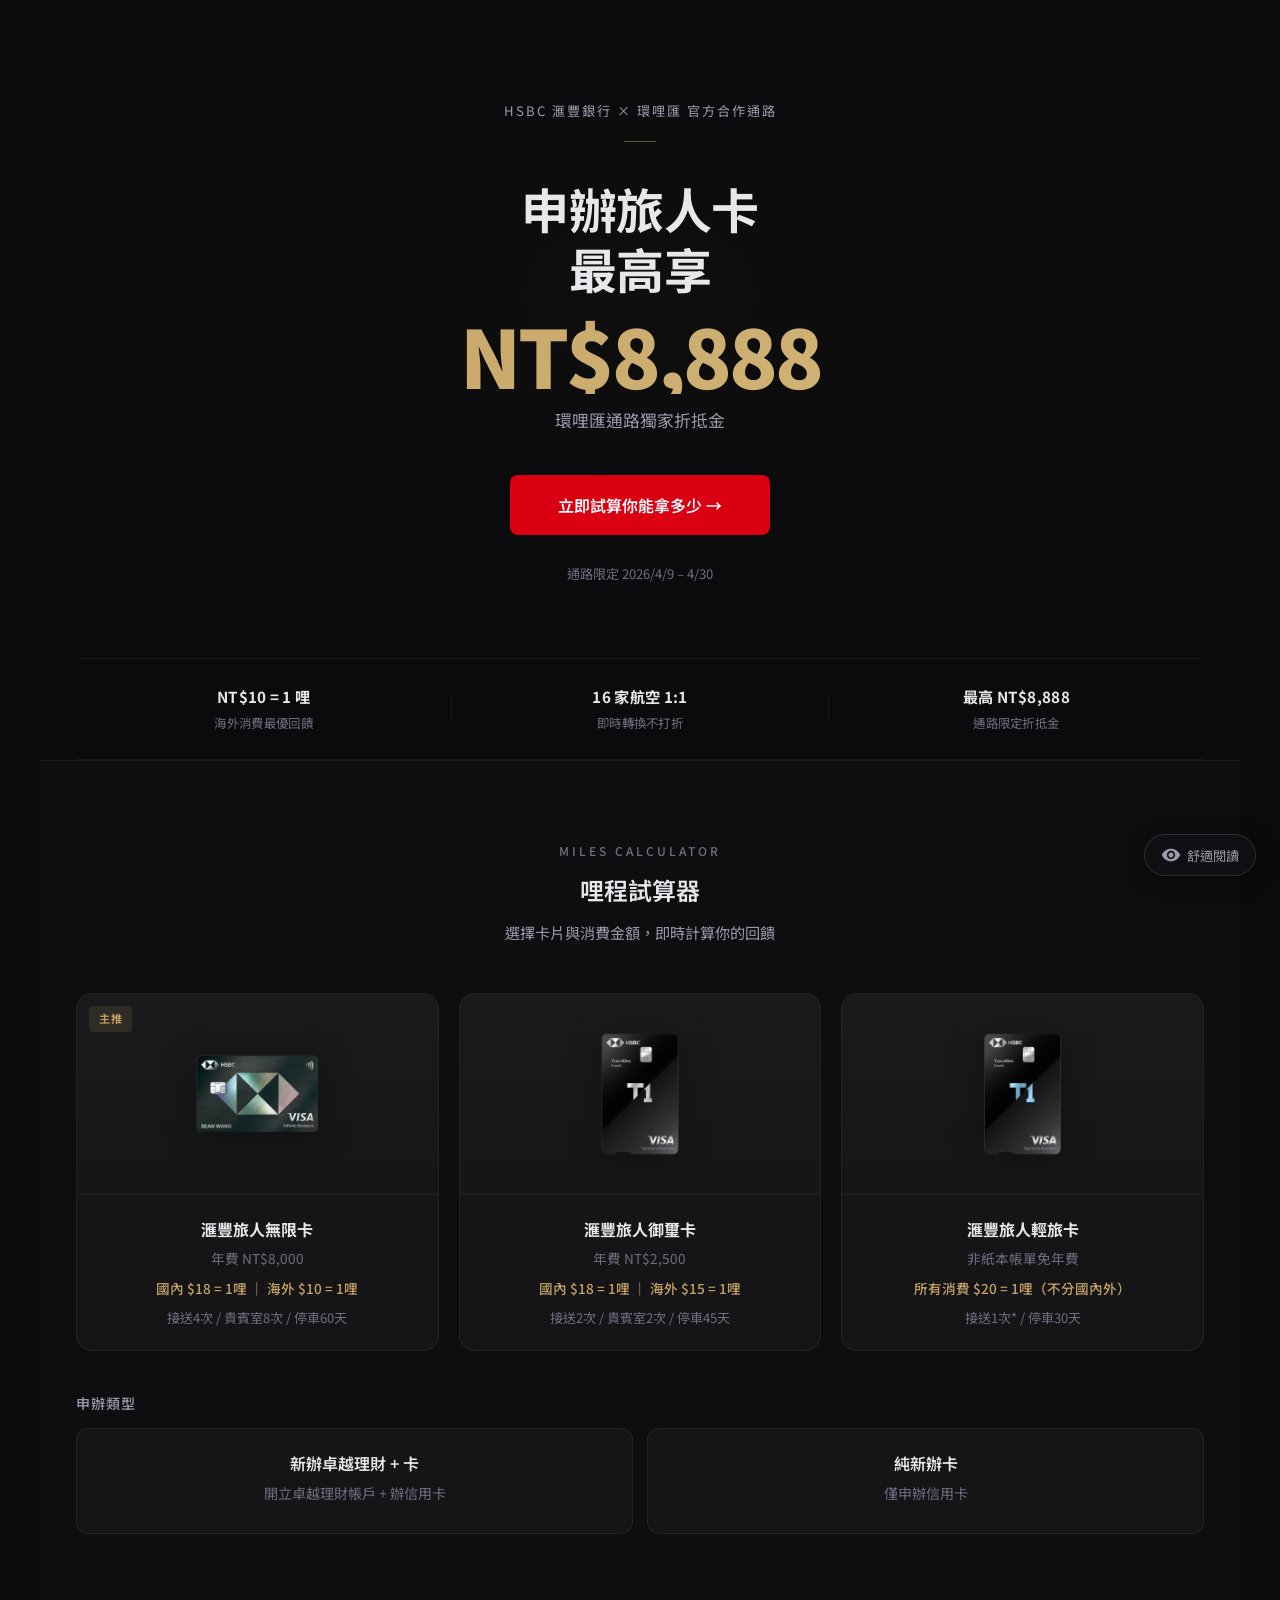
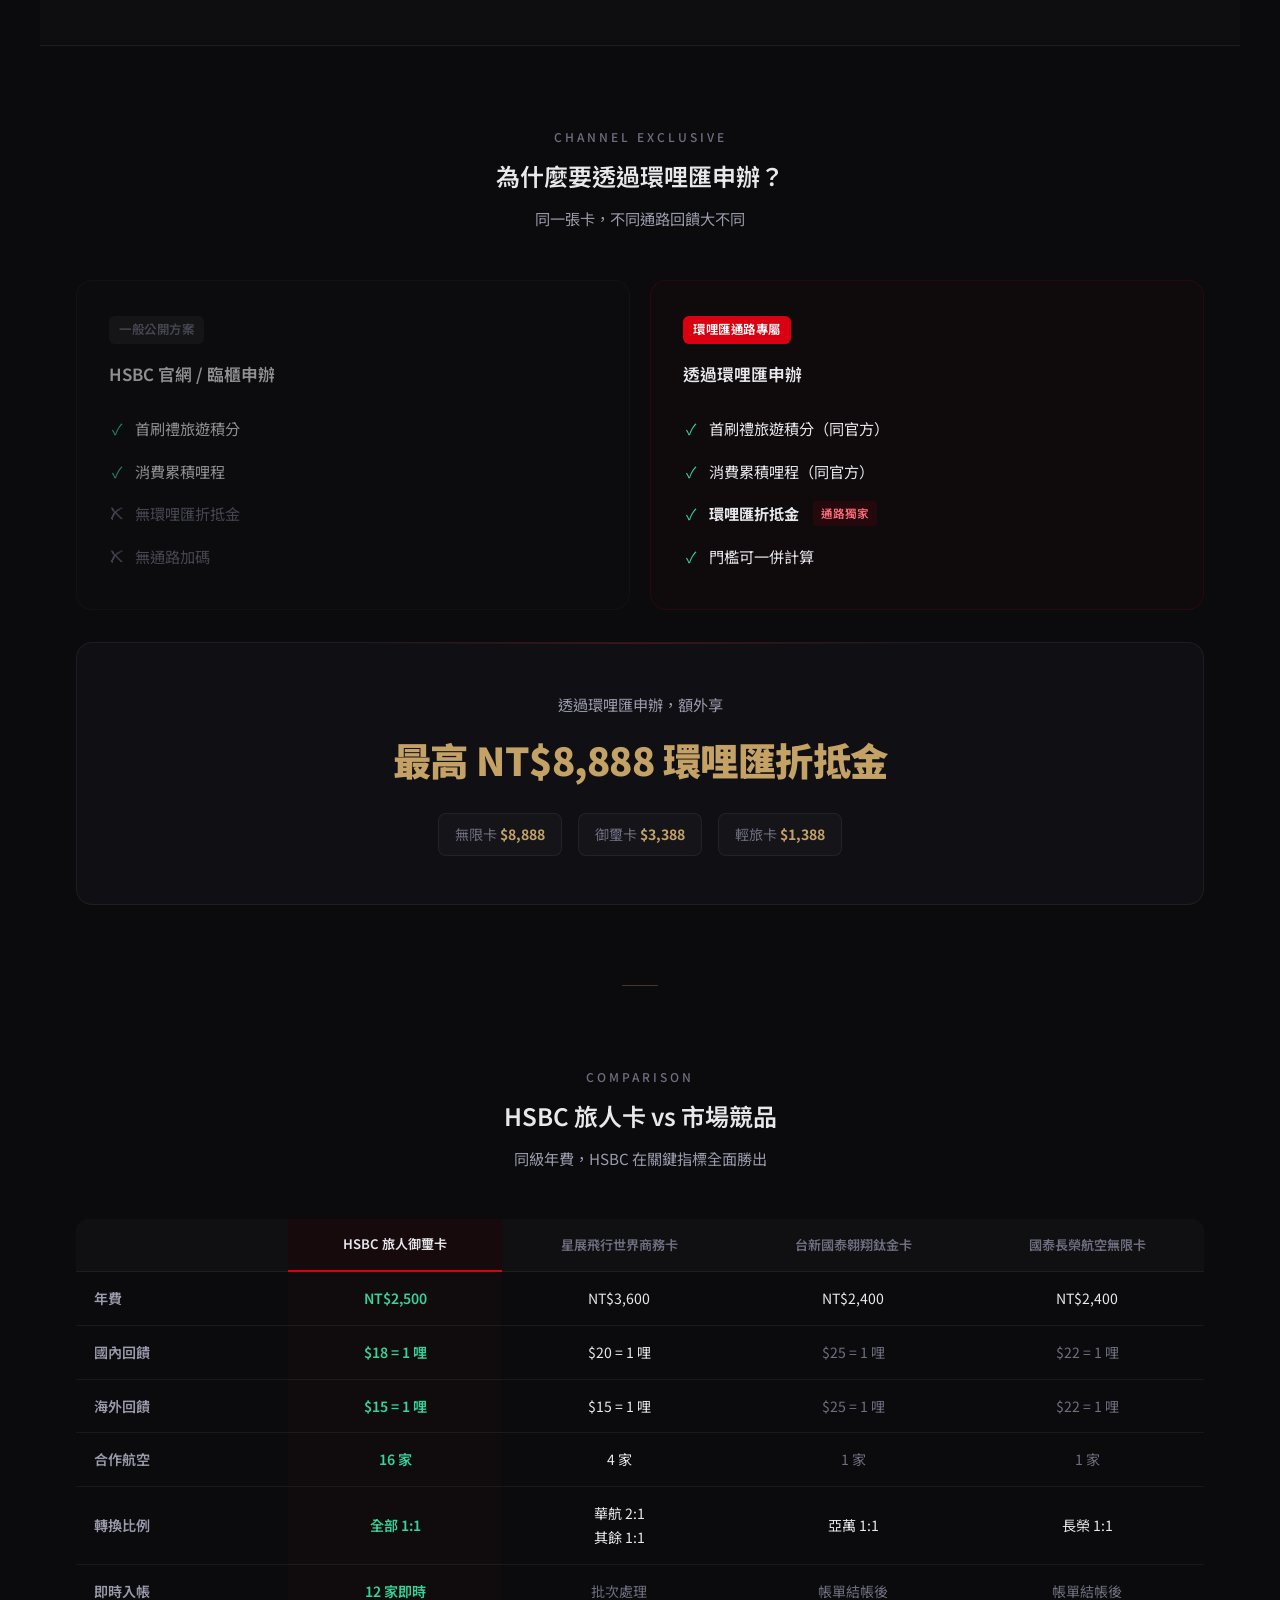
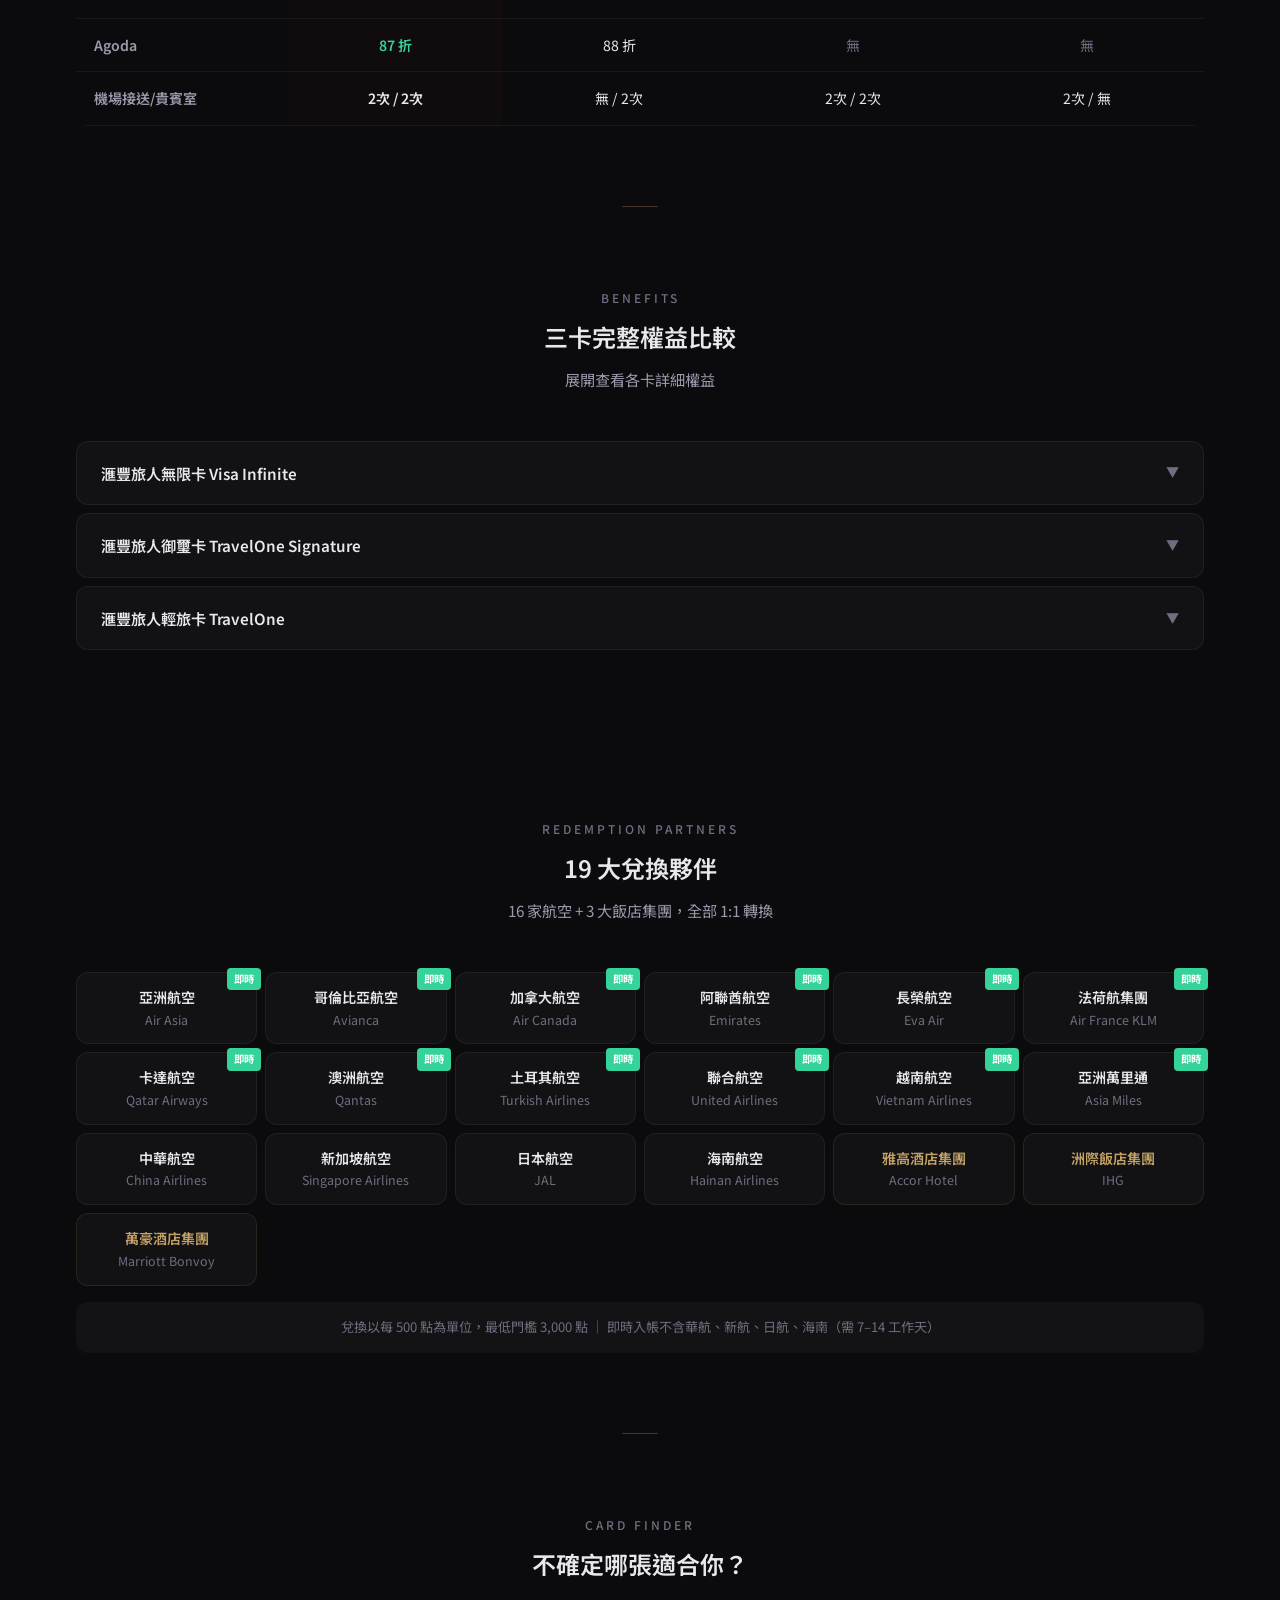
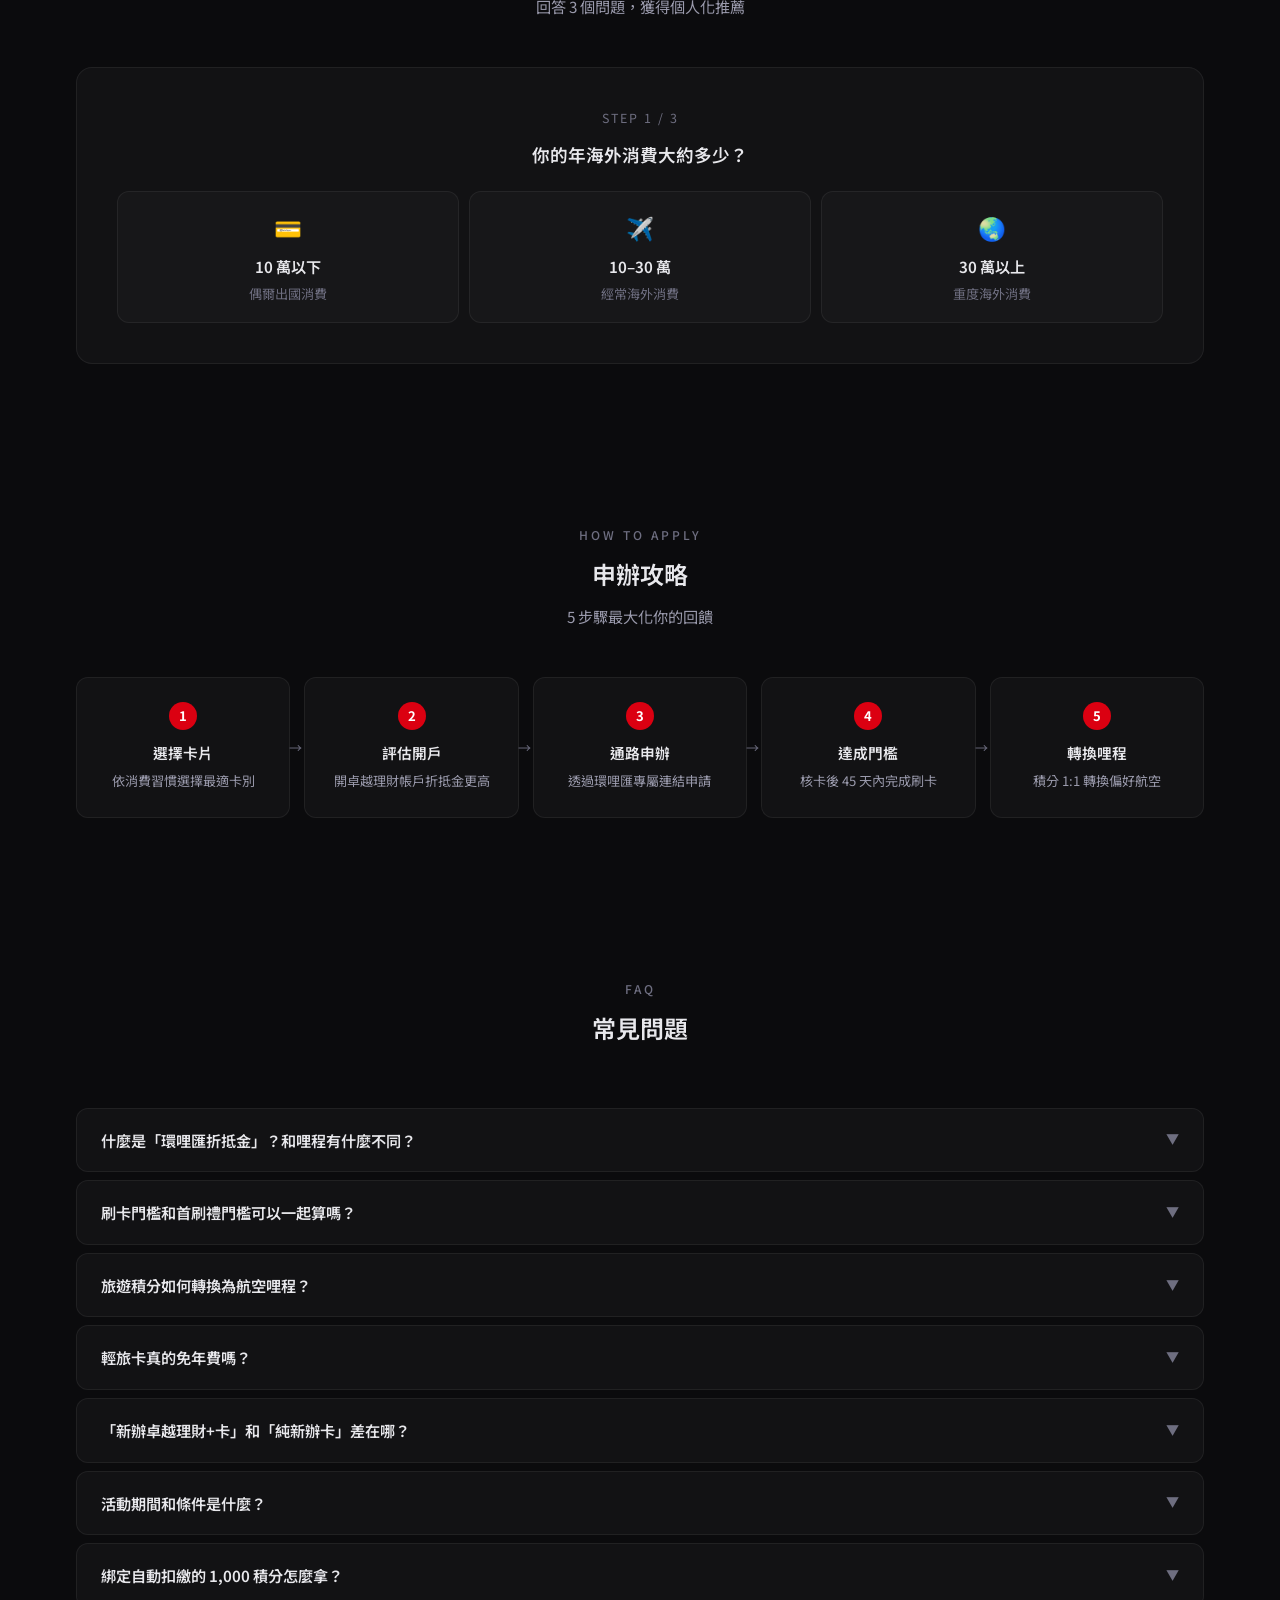
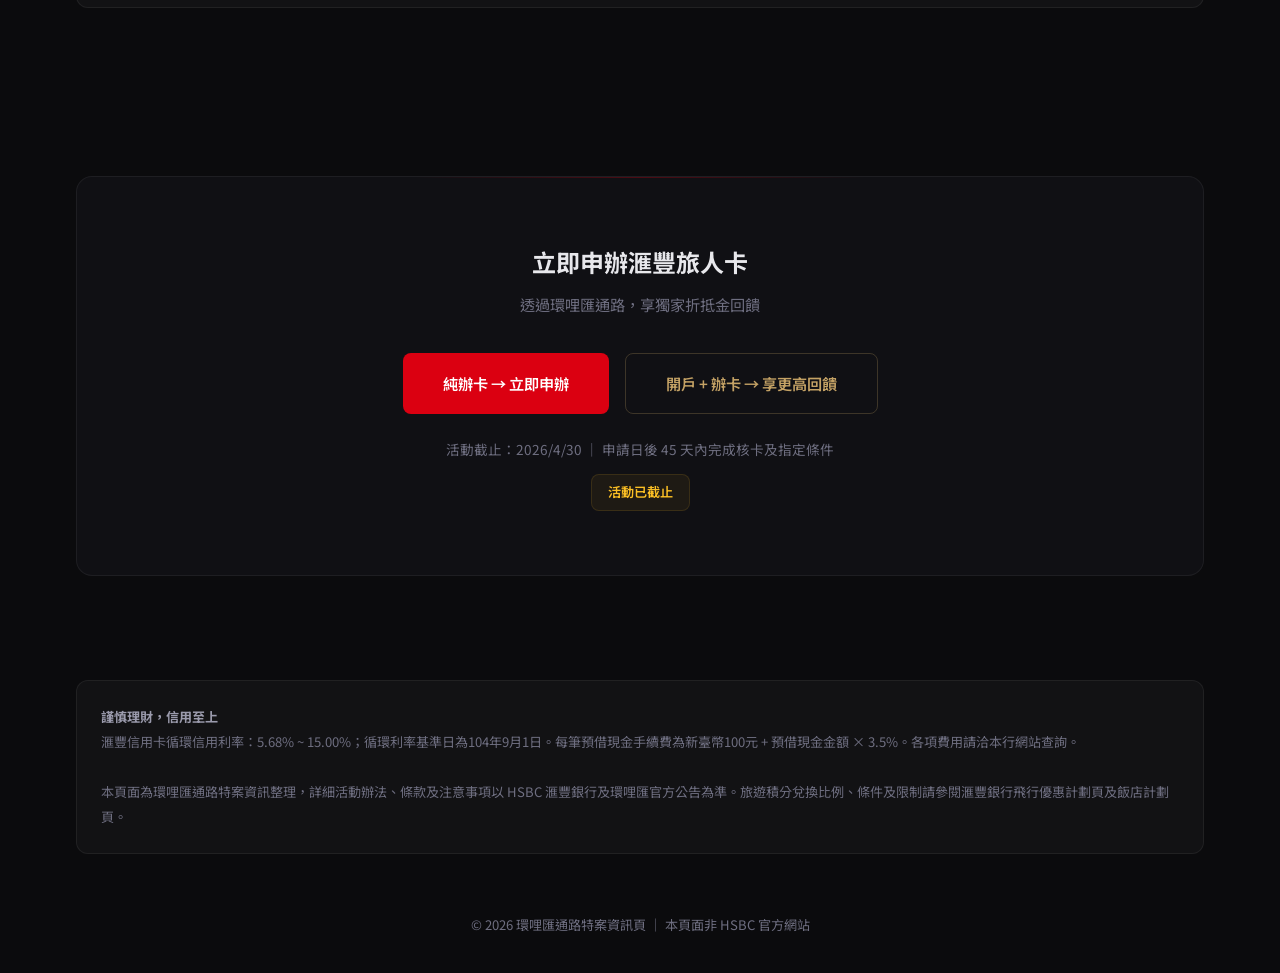
==== commit 6a8c747a: "Remove flight route background, clean release 移除航線背景 SVG 及相關 CSS，保持純淨深色背景。  Co-Authored-By: Claude O" ====
--- a/hsbc/index.html
+++ b/hsbc/index.html
@@ -17,29 +17,6 @@
     <noscript><style>.reveal{opacity:1;transform:none}</style></noscript>
 </head>
 <body>
-
-<!-- Background: flight routes from Taipei -->
-<div class="bg-routes" aria-hidden="true">
-    <svg viewBox="0 0 1200 700" fill="none" xmlns="http://www.w3.org/2000/svg">
-        <!-- City dots -->
-        <circle cx="820" cy="340" r="4" fill="currentColor" opacity="0.7"/><!-- Taipei -->
-        <circle cx="850" cy="260" r="2.5" fill="currentColor" opacity="0.45"/><!-- Tokyo -->
-        <circle cx="720" cy="420" r="2.5" fill="currentColor" opacity="0.45"/><!-- Bangkok -->
-        <circle cx="660" cy="390" r="2.5" fill="currentColor" opacity="0.45"/><!-- Singapore -->
-        <circle cx="480" cy="190" r="2.5" fill="currentColor" opacity="0.45"/><!-- London -->
-        <circle cx="940" cy="520" r="2.5" fill="currentColor" opacity="0.45"/><!-- Sydney -->
-        <circle cx="580" cy="300" r="2.5" fill="currentColor" opacity="0.45"/><!-- Dubai -->
-        <circle cx="760" cy="380" r="2.5" fill="currentColor" opacity="0.45"/><!-- Hong Kong -->
-        <!-- Flight arcs from Taipei -->
-        <path d="M820,340 Q835,290 850,260" stroke="currentColor" stroke-width="1" stroke-dasharray="5,7" opacity="0.6"/>
-        <path d="M820,340 Q770,370 720,420" stroke="currentColor" stroke-width="1" stroke-dasharray="5,7" opacity="0.6"/>
-        <path d="M820,340 Q740,355 660,390" stroke="currentColor" stroke-width="1" stroke-dasharray="5,7" opacity="0.6"/>
-        <path d="M820,340 Q790,350 760,380" stroke="currentColor" stroke-width="1" stroke-dasharray="5,7" opacity="0.5"/>
-        <path d="M820,340 Q700,250 580,300" stroke="currentColor" stroke-width="1" stroke-dasharray="5,7" opacity="0.6"/>
-        <path d="M820,340 Q650,220 480,190" stroke="currentColor" stroke-width="1" stroke-dasharray="5,7" opacity="0.6"/>
-        <path d="M820,340 Q890,430 940,520" stroke="currentColor" stroke-width="1" stroke-dasharray="5,7" opacity="0.6"/>
-    </svg>
-</div>
 
 <div class="wrap">
 
--- a/hsbc/styles.css
+++ b/hsbc/styles.css
@@ -116,23 +116,6 @@
     margin: 0 auto;
 }
 
-/* ---- Background Flight Routes ---- */
-.bg-routes {
-    position: fixed;
-    inset: 0;
-    display: flex;
-    align-items: center;
-    justify-content: center;
-    pointer-events: none;
-    z-index: 0;
-    overflow: hidden;
-    color: rgba(255,255,255,0.12);
-}
-.bg-routes svg {
-    width: 100%;
-    max-width: 1400px;
-    height: auto;
-}
 .wrap { position: relative; z-index: 1; }
 
 /* ---- Scroll Reveal ---- */
